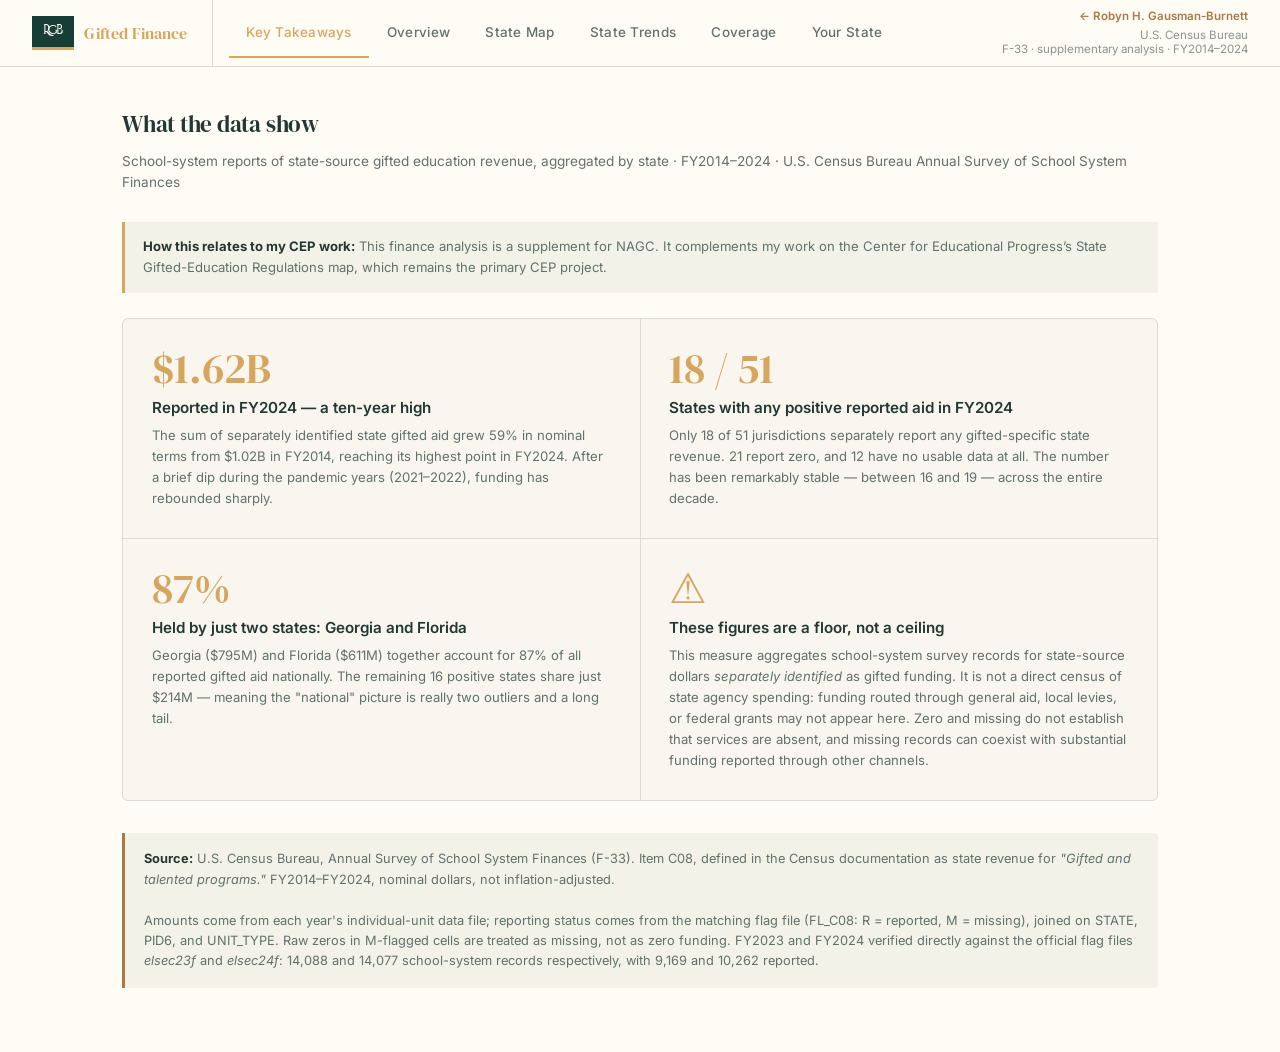
==== gifted-finance.html @ 76f1c363 "Add portfolio website files" ====
<!DOCTYPE html>
<html lang="en">
<head>
<meta charset="UTF-8">
<meta name="viewport" content="width=device-width, initial-scale=1, viewport-fit=cover">
<title>Supplementary Gifted Education Finance Analysis · Robyn H. Gausman-Burnett</title>
<meta name="description" content="An interactive supplement to the Center for Educational Progress state gifted-education regulations map, examining separately reported state gifted aid, FY2014–2024.">
<meta name="theme-color" content="#173d37">
<meta property="og:type" content="article">
<meta property="og:title" content="Gifted Education Finance · Supplementary Analysis">
<meta property="og:description" content="Separately reported state gifted aid, reporting gaps, and state-level trends in U.S. Census F-33 data.">
<meta property="og:image" content="assets/og-card.svg">
<meta name="twitter:card" content="summary_large_image">
<link rel="icon" type="image/svg+xml" href="assets/favicon.svg">
<link rel="preconnect" href="https://fonts.googleapis.com">
<link rel="stylesheet" href="https://fonts.googleapis.com/css2?family=Inter:wght@300;400;500;600&family=DM+Serif+Display:ital@0;1&display=swap">
<style>
@font-face { font-family: 'Brand'; src: url('assets/Brand.woff') format('woff'); font-style: normal; font-weight: 400; font-display: swap; }
:root {
  --bg: #fffcf6;
  --surface: #f8f6ef;
  --surface2: #f3f2e9;
  --border: #d9ded4;
  --gold: #d6a65e;
  --gold-dim: #a67945;
  --blue-soft: #557c71;
  --zero: #9aab9f;
  --missing: #e5e8e1;
  --text: #243732;
  --text-dim: #62716b;
  --text-muted: #87958c;
  --accent: #d6a65e;
  --positive: #d6a65e;
  --negative: #b84f49;
  color-scheme: light;
}

*, *::before, *::after { box-sizing: border-box; margin: 0; padding: 0; }

body {
  font-family: 'Inter', sans-serif;
  background: var(--bg);
  color: var(--text);
  min-height: 100vh;
  font-size: 15px;
  line-height: 1.55;
}

/* ---- Nav ---- */
nav {
  position: sticky;
  top: 0;
  z-index: 100;
  background: var(--bg);
  border-bottom: 1px solid var(--border);
  display: flex;
  align-items: center;
  gap: 0;
  padding: 0 2rem;
}
.nav-logo {
  display: flex;
  align-items: center;
  gap: 0.65rem;
  font-family: 'DM Serif Display', serif;
  font-size: 1rem;
  color: var(--gold);
  padding: 1rem 1.5rem 1rem 0;
  border-right: 1px solid var(--border);
  margin-right: 1rem;
  white-space: nowrap;
  letter-spacing: 0.01em;
}
.nav-monogram { display:inline-grid;place-items:center;width:42px;height:34px;background:#173d37;color:#fffcf6;border-bottom:3px solid var(--gold);font:400 0.82rem 'Brand',Georgia,serif;letter-spacing:-0.12em;padding-right:0.12em; }
.nav-source a { display:inline-block;color:var(--gold-dim);text-decoration:none;font-weight:600;margin-bottom:0.25rem; }
.nav-source a:hover { text-decoration:underline; }
.supplement-note { background:var(--surface2);border-left:3px solid var(--gold);padding:0.9rem 1.1rem;margin:0 0 1.6rem;font-size:0.82rem;color:var(--text-dim);line-height:1.6; }
.supplement-note strong { color:var(--text); }
.nav-tabs { display: flex; gap: 0; }
.nav-tab {
  background: none;
  border: none;
  color: var(--text-dim);
  padding: 1rem 1.1rem;
  font-family: 'Inter', sans-serif;
  font-size: 0.84rem;
  font-weight: 500;
  cursor: pointer;
  border-bottom: 2px solid transparent;
  transition: color 0.15s, border-color 0.15s;
  white-space: nowrap;
  letter-spacing: 0.02em;
}
.nav-tab:hover { color: var(--text); }
.nav-tab.active { color: var(--gold); border-bottom-color: var(--gold); }
.nav-source {
  margin-left: auto;
  font-size: 0.72rem;
  color: var(--text-muted);
  line-height: 1.3;
  text-align: right;
}
@media (max-width: 1180px) {
  nav {
    display: grid;
    grid-template-columns: 1fr auto;
    padding: 0 1rem;
  }
  .nav-logo { grid-column: 1; grid-row: 1; border-right: 0; margin: 0; }
  .nav-source { grid-column: 2; grid-row: 1; margin: 0; }
  .nav-tabs {
    grid-column: 1 / -1;
    grid-row: 2;
    overflow-x: auto;
    min-width: 0;
    scrollbar-width: thin;
    border-top: 1px solid var(--border);
  }
  .nav-tab { padding: 0.75rem 1rem; }
}

/* ---- Sections ---- */
.section { display: none; padding: 2.5rem 2rem 4rem; max-width: 1100px; margin: 0 auto; }
.section.active { display: block; }

/* ---- Overview ---- */
.overview-hero {
  display: grid;
  grid-template-columns: 1fr 1fr 1fr;
  gap: 1px;
  background: var(--border);
  border: 1px solid var(--border);
  border-radius: 6px;
  overflow: hidden;
  margin-bottom: 2.5rem;
}
.stat-cell {
  background: var(--surface);
  padding: 2rem 1.8rem;
}
.stat-num {
  font-family: 'DM Serif Display', serif;
  font-size: 3rem;
  color: var(--gold);
  line-height: 1;
  margin-bottom: 0.3rem;
}
.stat-label {
  font-size: 0.8rem;
  color: var(--text-dim);
  font-weight: 400;
  line-height: 1.4;
}
.stat-sub {
  margin-top: 0.5rem;
  font-size: 0.75rem;
  color: var(--text-muted);
}

.section-heading {
  font-family: 'DM Serif Display', serif;
  font-size: 1.45rem;
  font-weight: 400;
  margin-bottom: 1.2rem;
  color: var(--text);
  letter-spacing: -0.01em;
}

.caution-box {
  background: var(--surface2);
  border-left: 3px solid var(--gold-dim);
  border-radius: 0 4px 4px 0;
  padding: 1rem 1.2rem;
  font-size: 0.8rem;
  color: var(--text-dim);
  line-height: 1.6;
  margin-bottom: 2rem;
}
.caution-box strong { color: var(--text); }

/* ---- Trend chart ---- */
.chart-area {
  background: var(--surface);
  border: 1px solid var(--border);
  border-radius: 6px;
  padding: 1.5rem;
  margin-bottom: 2rem;
  min-width: 0;
}
#trend-svg { display: block; width: 100%; max-width: 100%; overflow: hidden; }
.chart-title {
  font-size: 0.78rem;
  font-weight: 600;
  color: var(--text-dim);
  text-transform: uppercase;
  letter-spacing: 0.08em;
  margin-bottom: 1.2rem;
}
svg text { font-family: 'Inter', sans-serif; }

/* ---- Map ---- */
.map-wrap {
  background: var(--surface);
  border: 1px solid var(--border);
  border-radius: 6px;
  overflow: hidden;
  margin-bottom: 1.5rem;
}
.map-controls {
  display: flex;
  align-items: center;
  gap: 1rem;
  padding: 1rem 1.2rem;
  border-bottom: 1px solid var(--border);
  flex-wrap: wrap;
}
.map-controls label { font-size: 0.8rem; color: var(--text-dim); }
.year-slider {
  -webkit-appearance: none;
  appearance: none;
  width: 200px;
  height: 3px;
  background: var(--border);
  border-radius: 2px;
  outline: none;
}
.year-slider::-webkit-slider-thumb {
  -webkit-appearance: none;
  width: 14px; height: 14px;
  border-radius: 50%;
  background: var(--gold);
  cursor: pointer;
}
.year-display {
  font-family: 'DM Serif Display', serif;
  font-size: 1.1rem;
  color: var(--gold);
  min-width: 3rem;
}
.map-legend {
  display: flex;
  gap: 1.5rem;
  padding: 0.8rem 1.2rem;
  border-top: 1px solid var(--border);
  font-size: 0.75rem;
  color: var(--text-dim);
  flex-wrap: wrap;
}
.legend-item { display: flex; align-items: center; gap: 0.4rem; }
.legend-swatch {
  width: 12px; height: 12px; border-radius: 2px; flex-shrink: 0;
}
.legend-swatch.funding-scale { width: 72px; }
#us-map-svg { width: 100%; display: block; }
.state-path { transition: opacity 0.2s; cursor: pointer; }
.state-path:hover { opacity: 0.8; }
.state-tooltip {
  position: fixed;
  background: var(--surface);
  border: 1px solid var(--border);
  border-radius: 4px;
  padding: 0.6rem 0.9rem;
  font-size: 0.78rem;
  pointer-events: none;
  z-index: 200;
  display: none;
  min-width: 160px;
}
.state-tooltip .tt-name { font-weight: 600; color: var(--text); margin-bottom: 0.2rem; }
.state-tooltip .tt-val { color: var(--gold); font-size: 0.85rem; }
.state-tooltip .tt-status { color: var(--text-muted); font-size: 0.72rem; }

/* ---- State table ---- */
.state-table-wrap {
  background: var(--surface);
  border: 1px solid var(--border);
  border-radius: 6px;
  overflow: hidden;
  margin-bottom: 2rem;
}
.state-table-header {
  display: grid;
  grid-template-columns: 2fr 1.5fr 1.5fr 1fr;
  padding: 0.65rem 1.2rem;
  background: var(--surface2);
  border-bottom: 1px solid var(--border);
  font-size: 0.72rem;
  font-weight: 600;
  color: var(--text-muted);
  text-transform: uppercase;
  letter-spacing: 0.06em;
}
.state-table-row {
  display: grid;
  grid-template-columns: 2fr 1.5fr 1.5fr 1fr;
  padding: 0.6rem 1.2rem;
  border-bottom: 1px solid var(--border);
  font-size: 0.82rem;
  transition: background 0.1s;
}
.state-table-row:last-child { border-bottom: none; }
.state-table-row:hover { background: var(--surface2); }
.state-table-row .state-name { color: var(--text); font-weight: 500; }
.state-table-row .val-positive { color: var(--gold-dim); font-weight: 600; }
.state-table-row .val-zero { color: var(--text-dim); }
.state-table-row .val-missing { color: var(--text-muted); font-style: italic; }
.badge {
  display: inline-block;
  padding: 0.1rem 0.45rem;
  border-radius: 3px;
  font-size: 0.68rem;
  font-weight: 600;
  letter-spacing: 0.04em;
}
.badge-positive { background: #f3e7d2; color: #795423; }
.badge-zero { background: #e4ece6; color: #3e6256; }
.badge-missing { background: #edf0ec; color: #63736a; }

/* ---- Trends tab ---- */
.sparkline-grid {
  display: grid;
  grid-template-columns: repeat(auto-fill, minmax(260px, 1fr));
  gap: 1px;
  background: var(--border);
  border: 1px solid var(--border);
  border-radius: 6px;
  overflow: hidden;
}
.sparkline-cell {
  background: var(--surface);
  padding: 1rem 1.2rem;
}
.sparkline-cell .sc-name { font-size: 0.8rem; font-weight: 600; color: var(--text); margin-bottom: 0.15rem; }
.sparkline-cell .sc-latest { font-size: 1.15rem; font-family: 'DM Serif Display', serif; color: var(--gold); }
.sparkline-cell .sc-change { font-size: 0.72rem; color: var(--text-muted); margin-bottom: 0.5rem; }
.sparkline-cell svg { display: block; width: 100%; }

/* ---- Coverage tab ---- */
.coverage-grid {
  display: grid;
  grid-template-columns: 1fr 1fr;
  gap: 1.5rem;
  margin-bottom: 2rem;
}
.coverage-bar-row {
  display: flex;
  align-items: center;
  gap: 0.8rem;
  margin-bottom: 0.6rem;
  font-size: 0.8rem;
}
.coverage-bar-row .yr { color: var(--text-dim); width: 2.5rem; flex-shrink: 0; }
.bar-track { flex: 1; height: 20px; background: var(--surface2); border-radius: 2px; overflow: hidden; display: flex; }
.bar-seg { height: 100%; transition: width 0.3s; }
.bar-pos { background: var(--gold); }
.bar-zero { background: var(--zero); }
.bar-miss { background: var(--missing); border-left: 1px solid var(--border); }
.bar-val { min-width: 2rem; color: var(--text-dim); font-size: 0.72rem; text-align: right; }

/* ---- Key Takeaways ---- */
.takeaway-grid {
  display: grid;
  grid-template-columns: 1fr 1fr;
  gap: 1px;
  background: var(--border);
  border: 1px solid var(--border);
  border-radius: 6px;
  overflow: hidden;
  margin-bottom: 2rem;
}
.takeaway-card {
  background: var(--surface);
  padding: 1.8rem;
}
.takeaway-num {
  font-family: 'DM Serif Display', serif;
  font-size: 2.6rem;
  color: var(--gold);
  line-height: 1;
  margin-bottom: 0.5rem;
}
.takeaway-headline {
  font-size: 0.95rem;
  font-weight: 600;
  color: var(--text);
  margin-bottom: 0.5rem;
  line-height: 1.3;
}
.takeaway-body {
  font-size: 0.82rem;
  color: var(--text-dim);
  line-height: 1.6;
}
.wi-callout {
  background: var(--surface2);
  border: 1px solid var(--border);
  border-left: 3px solid var(--gold);
  border-radius: 0 6px 6px 0;
  padding: 1.2rem 1.4rem;
  margin-bottom: 2rem;
}
.wi-callout .wi-flag { font-size: 1.1rem; margin-bottom: 0.3rem; }
.wi-callout strong { color: var(--text); font-size: 0.88rem; }
.wi-callout p { font-size: 0.82rem; color: var(--text-dim); margin-top: 0.3rem; line-height: 1.6; }

/* ---- State Lookup ---- */
.lookup-wrap {
  background: var(--surface);
  border: 1px solid var(--border);
  border-radius: 6px;
  overflow: hidden;
  margin-bottom: 1.5rem;
}
.lookup-search {
  display: flex;
  align-items: center;
  gap: 0.8rem;
  padding: 1rem 1.2rem;
  border-bottom: 1px solid var(--border);
}
.lookup-input {
  flex: 1;
  background: var(--surface2);
  border: 1px solid var(--border);
  border-radius: 4px;
  padding: 0.55rem 0.9rem;
  font-family: 'Inter', sans-serif;
  font-size: 0.9rem;
  color: var(--text);
  outline: none;
}
.lookup-input:focus { border-color: var(--gold); }
.lookup-input::placeholder { color: var(--text-muted); }
.lookup-suggestions {
  position: absolute;
  background: var(--surface);
  border: 1px solid var(--border);
  border-radius: 4px;
  z-index: 50;
  max-height: 200px;
  overflow-y: auto;
  width: 300px;
  display: none;
}
.lookup-sugg-item {
  padding: 0.5rem 0.9rem;
  font-size: 0.85rem;
  cursor: pointer;
  color: var(--text-dim);
}
.lookup-sugg-item:hover { background: var(--surface2); color: var(--text); }
.lookup-result { padding: 1.5rem; }
.lookup-state-name {
  font-family: 'DM Serif Display', serif;
  font-size: 1.6rem;
  color: var(--text);
  margin-bottom: 0.3rem;
}
.lookup-status-badge {
  display: inline-block;
  padding: 0.2rem 0.6rem;
  border-radius: 3px;
  font-size: 0.75rem;
  font-weight: 600;
  margin-bottom: 1rem;
}
.lookup-trend-row {
  display: flex;
  gap: 0.4rem;
  align-items: flex-end;
  margin-bottom: 1.2rem;
  flex-wrap: wrap;
}
.lookup-year-col { display: flex; flex-direction: column; align-items: center; gap: 0.2rem; }
.lookup-bar-wrap { width: 28px; height: 80px; display: flex; align-items: flex-end; justify-content: center; }
.lookup-bar {
  width: 20px;
  border-radius: 2px 2px 0 0;
  transition: background 0.2s;
}
.lookup-yr-label { font-size: 0.62rem; color: var(--text-muted); }
.lookup-note { font-size: 0.8rem; color: var(--text-dim); line-height: 1.6; }
.lookup-empty { padding: 2rem 1.5rem; color: var(--text-muted); font-size: 0.88rem; }

/* Responsive */
@media (max-width: 640px) {
  .takeaway-grid { grid-template-columns: 1fr; }

  .overview-hero { grid-template-columns: 1fr; }
  .coverage-grid { grid-template-columns: 1fr; }
  .state-table-header, .state-table-row { grid-template-columns: 2fr 1.5fr 1fr; }
  .state-table-header div:nth-child(3), .state-table-row div:nth-child(3) { display: none; }
  nav { padding: 0 0.8rem; }
  .nav-source { max-width: 145px; font-size: 0.65rem; }
  .nav-source br { display: none; }
  .nav-source a { margin: 0; }
  .nav-logo { padding: 0.7rem 0; font-size: 0.9rem; }
  .nav-tab { font-size: 0.78rem; }
  .section { padding: 1.5rem 1rem 3rem; }
}
.state-year-figure{margin:0 auto 2.5rem;padding:1rem;background:var(--surface);border:1px solid var(--border);border-radius:6px;max-width:800px;min-width:0}.state-year-figure img{display:block;width:100%;max-width:100%;height:auto}.state-year-figure figcaption{padding:0.8rem 0.2rem 0;color:var(--text-dim);font-size:0.76rem;line-height:1.55}.state-year-figure figcaption a{color:var(--gold-dim);font-weight:600}</style>
</head>
<body>

<nav>
  <div class="nav-logo"><span class="nav-monogram">RGB</span><span>Gifted Finance</span></div>
  <div class="nav-tabs">
    <button class="nav-tab active" onclick="showTab('takeaways')">Key Takeaways</button>
    <button class="nav-tab" onclick="showTab('overview')">Overview</button>
    <button class="nav-tab" onclick="showTab('map')">State Map</button>
    <button class="nav-tab" onclick="showTab('trends')">State Trends</button>
    <button class="nav-tab" onclick="showTab('coverage')">Coverage</button>
    <button class="nav-tab" onclick="showTab('lookup')">Your State</button>
  </div>
  <div class="nav-source"><a href="index.html#projects">← Robyn H. Gausman-Burnett</a><br>U.S. Census Bureau<br>F-33 · supplementary analysis · FY2014–2024</div>
</nav>

<div class="state-tooltip" id="tooltip">
  <div class="tt-name" id="tt-name"></div>
  <div class="tt-val" id="tt-val"></div>
  <div class="tt-status" id="tt-status"></div>
</div>

<!-- KEY TAKEAWAYS -->
<section class="section active" id="tab-takeaways">
  <h2 class="section-heading" style="margin-bottom:0.5rem;">What the data show</h2>
  <p style="font-size:0.85rem;color:var(--text-dim);margin-bottom:1.8rem;">School-system reports of state-source gifted education revenue, aggregated by state · FY2014–2024 · U.S. Census Bureau Annual Survey of School System Finances</p>
  <div class="supplement-note"><strong>How this relates to my CEP work:</strong> This finance analysis is a supplement for NAGC. It complements my work on the Center for Educational Progress’s State Gifted-Education Regulations map, which remains the primary CEP project.</div>
  <div class="takeaway-grid">
    <div class="takeaway-card">
      <div class="takeaway-num">$1.62B</div>
      <div class="takeaway-headline">Reported in FY2024 — a ten-year high</div>
      <div class="takeaway-body">The sum of separately identified state gifted aid grew 59% in nominal terms from $1.02B in FY2014, reaching its highest point in FY2024. After a brief dip during the pandemic years (2021–2022), funding has rebounded sharply.</div>
    </div>
    <div class="takeaway-card">
      <div class="takeaway-num">18 / 51</div>
      <div class="takeaway-headline">States with any positive reported aid in FY2024</div>
      <div class="takeaway-body">Only 18 of 51 jurisdictions separately report any gifted-specific state revenue. 21 report zero, and 12 have no usable data at all. The number has been remarkably stable — between 16 and 19 — across the entire decade.</div>
    </div>
    <div class="takeaway-card">
      <div class="takeaway-num">87%</div>
      <div class="takeaway-headline">Held by just two states: Georgia and Florida</div>
      <div class="takeaway-body">Georgia ($795M) and Florida ($611M) together account for 87% of all reported gifted aid nationally. The remaining 16 positive states share just $214M — meaning the "national" picture is really two outliers and a long tail.</div>
    </div>
    <div class="takeaway-card">
      <div class="takeaway-num">⚠</div>
      <div class="takeaway-headline">These figures are a floor, not a ceiling</div>
      <div class="takeaway-body">This measure aggregates school-system survey records for state-source dollars <em>separately identified</em> as gifted funding. It is not a direct census of state agency spending: funding routed through general aid, local levies, or federal grants may not appear here. Zero and missing do not establish that services are absent, and missing records can coexist with substantial funding reported through other channels.</div>
    </div>
  </div>
  <div class="caution-box" style="margin-bottom:0;">
    <strong>Source:</strong> U.S. Census Bureau, Annual Survey of School System Finances (F-33). Item C08, defined in the Census documentation as state revenue for <em>"Gifted and talented programs."</em> FY2014–FY2024, nominal dollars, not inflation-adjusted.
    <br><br>
    Amounts come from each year's individual-unit data file; reporting status comes from the matching flag file (FL_C08: R = reported, M = missing), joined on STATE, PID6, and UNIT_TYPE. Raw zeros in M-flagged cells are treated as missing, not as zero funding. FY2023 and FY2024 verified directly against the official flag files <em>elsec23f</em> and <em>elsec24f</em>: 14,088 and 14,077 school-system records respectively, with 9,169 and 10,262 reported.
  </div>
</section>

<!-- OVERVIEW -->
<section class="section" id="tab-overview">
  <div class="overview-hero">
    <div class="stat-cell">
      <div class="stat-num">$1.62B</div>
      <div class="stat-label">Total separately reported state gifted aid, FY2024</div>
      <div class="stat-sub">Up 59% nominally from $1.02B in FY2014</div>
    </div>
    <div class="stat-cell">
      <div class="stat-num">18</div>
      <div class="stat-label">States with any positive separately reported gifted aid in FY2024</div>
      <div class="stat-sub">12 states missing all records · 21 reporting zero</div>
    </div>
    <div class="stat-cell">
      <div class="stat-num">87%</div>
      <div class="stat-label">Share of FY2024 total held by Georgia &amp; Florida alone</div>
      <div class="stat-sub">GA $795M · FL $611M · all others $214M combined</div>
    </div>
  </div>

  <div class="caution-box">
    <strong>What you're looking at:</strong>
    These figures aggregate school-system records from the U.S. Census Bureau's annual finance survey. They capture state-source revenue that school systems <em>separately report</em> for gifted and talented programs; they are not state agency reports or a complete census of state spending.
    They don't include general aid that flows to gifted services, or local funding.
    A state showing zero or no data doesn't necessarily mean it provides nothing — it may fund gifted education through its general formula instead.
    Dollar amounts are nominal (not adjusted for inflation). Year-to-year changes can reflect policy, reporting practices, or how a state classifies its spending.
  </div>

  <figure class="state-year-figure"><a href="assets/finance-figures/01_all_states_2014_2024_high_green.svg" target="_blank" rel="noopener"><img src="assets/finance-figures/01_all_states_2014_2024_high_green.svg" alt="State-by-year heatmap of separately reported gifted education aid in nominal millions, FY2014–2024. Lower positive amounts are yellow and higher amounts are green; M marks missing reports."></a><figcaption>State-by-year reports · nominal millions. Yellow shows lower positive amounts; green shows higher amounts. M indicates a missing report; zero and missing are distinct. <a href="assets/finance-figures/01_all_states_2014_2024_high_green.svg" target="_blank" rel="noopener">Open the figure full size</a>.</figcaption></figure>

  <h2 class="section-heading">Reported aid, FY2014–2024</h2>
  <div class="chart-area">
    <div class="chart-title">Sum of separately reported state gifted aid · millions of dollars (nominal) · states with ≥ 1 positive year</div>
    <svg id="trend-svg" height="240" style="width:100%;overflow:visible;"></svg>
  </div>

  <h2 class="section-heading">FY2024 · All states</h2>
  <div class="state-table-wrap" id="fy24-table"></div>
</section>

<!-- MAP -->
<section class="section" id="tab-map">
  <h2 class="section-heading" style="margin-bottom:1rem;">State aid by year</h2>
  <div class="map-wrap">
    <div class="map-controls">
      <label>Fiscal year</label>
      <span class="year-display" id="map-year-label">2024</span>
      <input type="range" class="year-slider" id="year-slider" min="2014" max="2024" value="2024" step="1">
      <span style="font-size:0.78rem;color:var(--text-muted);">← drag to change year</span>
    </div>
    <svg id="us-map-svg" viewBox="0 0 900 560"></svg>
    <div class="map-legend">
      <div class="legend-item"><div class="legend-swatch funding-scale" style="background:linear-gradient(90deg,#f0d98c,#d6a65e,#7da393,#21594e)"></div> Positive aid: lower → higher</div>
      <div class="legend-item"><div class="legend-swatch" style="background:var(--zero)"></div> Reported zero</div>
      <div class="legend-item"><div class="legend-swatch" style="background:var(--missing)"></div> Missing (no data)</div>
    </div>
  </div>
  <div class="caution-box" style="margin-bottom:0;">
    Color intensity scales logarithmically within the positive tier. Both "zero" and "missing" mean the state reported no positive gifted aid amount —
    but missing means all records lacked a valid flag, while zero means records were present with no positive value.
    Neither establishes the absence of gifted funding.
  </div>
</section>

<!-- TRENDS -->
<section class="section" id="tab-trends">
  <h2 class="section-heading">Within-state trends · FY2014–2024</h2>
  <div class="caution-box" style="margin-bottom:1.5rem;">
    Only states with at least one year of positive separately reported gifted aid are shown. Each panel uses its own vertical scale to reveal within-state change.
    Missing years are shown as gaps. South Carolina dropped from ~$33M to zero after FY2022 — likely a classification shift.
    Minnesota appeared for the first time in FY2024 with $10.6M.
  </div>
  <div class="sparkline-grid" id="sparkline-grid"></div>
</section>

<!-- COVERAGE -->
<section class="section" id="tab-coverage">
  <h2 class="section-heading">Reporting coverage · FY2014–2024</h2>
  <div class="wi-callout">
    <div class="wi-flag">🏙 Milwaukee, WI — NAGC26 host city</div>
    <strong>Wisconsin has no separately reported gifted aid in any year from 2014 to 2024.</strong>
    <p>All Wisconsin school system records in the Census survey are flagged as missing for state-source gifted revenue every year in this dataset. That doesn't mean Wisconsin provides no gifted services — but it does mean the state has not separately identified gifted funding in a way that appears in this federal finance survey. Wisconsin is one of 12 jurisdictions in this situation in FY2024.</p>
  </div>
  <div class="caution-box" style="margin-bottom:1.5rem;">
    A consistent subset of states report positive gifted aid; a larger group consistently reports zero or is missing.
    The missing category has gradually declined (14 in 2014 → 12 in 2024), suggesting marginally improving coverage over the decade.
    Because the reporting set isn't fixed, year-to-year changes in the national total partly reflect who reports, not just how much they spend.
    <br><br>
    <strong>How "missing" is determined:</strong> the Census publishes a flag for every school system and every finance item. For gifted aid the flag is either R (the state reported a figure) or M (no figure was reported). A missing cell contains a raw zero in the data file, which is why it must be read alongside the flag rather than taken at face value — otherwise every non-reporting state would look like a state spending nothing.
  </div>
  <div class="coverage-grid">
    <div>
      <h3 style="font-size:0.85rem;font-weight:600;color:var(--text-dim);margin-bottom:1rem;text-transform:uppercase;letter-spacing:0.06em;">States per category · each year</h3>
      <div id="coverage-bars"></div>
      <div style="display:flex;gap:1rem;margin-top:0.8rem;font-size:0.72rem;color:var(--text-dim);">
        <span style="display:flex;align-items:center;gap:0.3rem;"><span style="width:10px;height:10px;background:var(--gold);display:inline-block;border-radius:2px;"></span>Positive</span>
        <span style="display:flex;align-items:center;gap:0.3rem;"><span style="width:10px;height:10px;background:var(--zero);display:inline-block;border-radius:2px;"></span>Zero</span>
        <span style="display:flex;align-items:center;gap:0.3rem;"><span style="width:10px;height:10px;background:var(--surface2);border:1px solid var(--border);display:inline-block;border-radius:2px;"></span>Missing</span>
      </div>
    </div>
    <div>
      <h3 style="font-size:0.85rem;font-weight:600;color:var(--text-dim);margin-bottom:1rem;text-transform:uppercase;letter-spacing:0.06em;">Always-missing states (FY2024)</h3>
      <div id="missing-list" style="font-size:0.82rem;color:var(--text-dim);line-height:2;columns:2;column-gap:1.5rem;"></div>
      <h3 style="font-size:0.85rem;font-weight:600;color:var(--text-dim);margin:1.5rem 0 0.8rem;text-transform:uppercase;letter-spacing:0.06em;">States reporting $0 (FY2024)</h3>
      <div id="zero-list" style="font-size:0.82rem;color:var(--text-dim);line-height:2;columns:2;column-gap:1.5rem;"></div>
    </div>
  </div>
</section>

<!-- YOUR STATE -->
<section class="section" id="tab-lookup">
  <h2 class="section-heading">Your state</h2>
  <p style="font-size:0.85rem;color:var(--text-dim);margin-bottom:1.5rem;">Type a state name to see its full 11-year record of separately reported gifted aid.</p>
  <div class="lookup-wrap">
    <div class="lookup-search" style="position:relative;">
      <input class="lookup-input" id="lookup-input" type="text" placeholder="e.g. Georgia, Wisconsin, Virginia…" autocomplete="off"
        oninput="onLookupInput(this.value)" onblur="setTimeout(()=>hideSugg(),150)">
      <div class="lookup-suggestions" id="lookup-sugg"></div>
    </div>
    <div id="lookup-result" class="lookup-empty">Start typing a state name above.</div>
  </div>
</section>

<script src="assets/state_year_finance.js"></script>
<script>
// ======== DATA ========
const YEAR_ROWS = window.STATE_YEAR_FINANCE;
const YEARS = [...new Set(YEAR_ROWS.map(d => d.Year))].sort((a,b) => a-b);

const TREND = YEARS.map(year => {
  const rows = YEAR_ROWS.filter(d => d.Year === year);
  return {
    year,
    total: rows.reduce((sum,d) => sum + (d.Status === 'positive' ? (d.Amount || 0) : 0), 0),
    count: rows.filter(d => d.Status === 'positive').length
  };
});

const FY24 = YEAR_ROWS.filter(d => d.Year === 2024).map(d => ({
  state: d.State, fips: d.Fips, C08: d.Amount, pct: d.Share, status: d.Status
}));

const TRAJECTORIES = {};
const stateNames = [...new Set(YEAR_ROWS.map(d => d.State))];
stateNames.forEach(state => {
  const series = YEARS.map(year => {
    const row = YEAR_ROWS.find(d => d.State === state && d.Year === year);
    return !row || row.Status === 'missing' ? null : row.Amount;
  });
  if (series.some(value => value !== null && value > 0)) TRAJECTORIES[state] = series;
});

const COVERAGE = YEARS.map(year => {
  const rows = YEAR_ROWS.filter(d => d.Year === year);
  return {
    year,
    positive: rows.filter(d => d.Status === 'positive').length,
    zero: rows.filter(d => d.Status === 'zero').length,
    missing: rows.filter(d => d.Status === 'missing').length
  };
});

const ALL_YEARS = {};
YEAR_ROWS.forEach(d => {
  if (!ALL_YEARS[d.Fips]) ALL_YEARS[d.Fips] = {};
  ALL_YEARS[d.Fips][d.Year] = {val:d.Amount,status:d.Status,state:d.State};
});
// ======== TAB NAVIGATION ========
function showTab(name) {
  document.querySelectorAll('.section').forEach(s => s.classList.remove('active'));
  document.querySelectorAll('.nav-tab').forEach(t => t.classList.remove('active'));
  document.getElementById('tab-' + name).classList.add('active');
  event.target.classList.add('active');
  if (name === 'map') drawMap(parseInt(document.getElementById('year-slider').value));
  if (name === 'overview') requestAnimationFrame(drawTrendChart);
}

// ======== YOUR STATE LOOKUP ========
const ALL_STATE_NAMES = FY24.map(d => d.state).sort();

function onLookupInput(val) {
  const sugg = document.getElementById('lookup-sugg');
  if (!val.trim()) { sugg.style.display = 'none'; return; }
  const matches = ALL_STATE_NAMES.filter(s => s.toLowerCase().startsWith(val.toLowerCase())).slice(0, 6);
  if (!matches.length) { sugg.style.display = 'none'; return; }
  sugg.innerHTML = matches.map(s => `<div class="lookup-sugg-item" onmousedown="selectState('${s}')">${s}</div>`).join('');
  sugg.style.display = 'block';
}
function hideSugg() { document.getElementById('lookup-sugg').style.display = 'none'; }
function selectState(name) {
  document.getElementById('lookup-input').value = name;
  hideSugg();
  renderLookup(name);
}

function renderLookup(name) {
  const fy24row = FY24.find(d => d.state === name);
  if (!fy24row) return;
  const fips = fy24row.fips;
  const traj = TRAJECTORIES[name];
  const wrap = document.getElementById('lookup-result');

  // Status badge
  const statusColors = { positive: 'rgba(232,184,75,0.15)', zero: 'rgba(58,80,104,0.4)', missing: 'rgba(30,45,62,0.8)' };
  const statusTextColors = { positive: 'var(--gold)', zero: 'var(--text-dim)', missing: 'var(--text-muted)' };
  const statusLabels = { positive: 'Reports positive gifted aid (FY2024)', zero: 'Reports $0 gifted aid (FY2024)', missing: 'No usable data (FY2024)' };
  const st = fy24row.status;
  const badgeStyle = `background:${statusColors[st]};color:${statusTextColors[st]};`;

  let trendHtml = '';
  if (traj) {
    const vals = traj;
    const maxV = Math.max(...vals.filter(v => v !== null && v > 0), 0.001);
    trendHtml = `<div class="lookup-trend-row">`;
    YEARS.forEach((yr, i) => {
      const v = vals[i];
      const barH = (v === null || v === 0) ? 3 : Math.max(4, (v / maxV) * 76);
      const barColor = v === null ? 'var(--missing)' : v === 0 ? 'var(--zero)' : 'var(--gold)';
      const label = v === null ? '—' : v === 0 ? '$0' : v >= 1 ? `$${v.toFixed(0)}M` : `$${(v*1000).toFixed(0)}K`;
      trendHtml += `<div class="lookup-year-col">
        <div class="lookup-bar-wrap"><div class="lookup-bar" style="height:${barH}px;background:${barColor};" title="${yr}: ${label}"></div></div>
        <div class="lookup-yr-label">'${String(yr).slice(2)}</div>
      </div>`;
    });
    trendHtml += `</div>`;
    // Summary note
    const positiveYears = YEARS.filter((yr,i) => vals[i] !== null && vals[i] > 0);
    const latest = vals[10];
    const first = vals.find(v => v !== null && v > 0);
    let note = '';
    if (positiveYears.length === 0) {
      note = `${name} has not reported any positive gifted aid in any year from FY2014 to FY2024.`;
    } else if (positiveYears.length === YEARS.length) {
      note = `${name} has reported positive gifted aid every year from FY2014 to FY2024. `;
      if (latest && first) note += `FY2024 amount ($${latest.toFixed(latest>=1?1:3)}M) is ${((latest/first-1)*100).toFixed(0)}% ${latest>first?'higher':'lower'} than the first reported year.`;
    } else {
      note = `${name} reported positive gifted aid in ${positiveYears.length} of 11 years (${positiveYears.join(', ')}).`;
    }
    // Wisconsin special
    if (name === 'Wisconsin') note += ' As the host state for NAGC26, Wisconsin\'s missing data is a reminder that most states don\'t separately track gifted funding at the federal level.';
    trendHtml += `<div class="lookup-note">${note}</div>`;
  } else {
    // State not in trajectories (always zero or missing)
    const yrs = YEARS.map(yr => {
      const data = ALL_YEARS[fips] && ALL_YEARS[fips][yr];
      return data ? data.status : st;
    });
    trendHtml = `<div class="lookup-trend-row">`;
    YEARS.forEach((yr, i) => {
      const s2 = yrs[i];
      const barColor = s2 === 'missing' ? 'var(--missing)' : 'var(--zero)';
      trendHtml += `<div class="lookup-year-col">
        <div class="lookup-bar-wrap"><div class="lookup-bar" style="height:3px;background:${barColor};"></div></div>
        <div class="lookup-yr-label">'${String(yr).slice(2)}</div>
      </div>`;
    });
    trendHtml += `</div>`;
    trendHtml += `<div class="lookup-note">${name} ${st === 'missing' ? 'has no separately reported gifted aid in any year in this dataset — all school system records are flagged as missing.' : 'consistently reports $0 in separately identified gifted aid. This may mean gifted services are funded through general education formulas rather than a dedicated line item.'}</div>`;
  }

  wrap.innerHTML = `
    <div class="lookup-state-name">${name}</div>
    <span class="lookup-status-badge" style="${badgeStyle}">${statusLabels[st]}</span>
    ${trendHtml}
  `;
}

// ======== TREND CHART ========
function drawTrendChart() {
  const svg = document.getElementById('trend-svg');
  const W = svg.getBoundingClientRect().width || 800;
  const H = 240, pad = { top: 20, right: 20, bottom: 30, left: 55 };
  const iW = W - pad.left - pad.right;
  const iH = H - pad.top - pad.bottom;

  const maxVal = Math.max(...TREND.map(d => d.total)) * 1.05;
  const xScale = i => pad.left + (i / (TREND.length - 1)) * iW;
  const yScale = v => pad.top + iH - (v / maxVal) * iH;

  let html = '';
  // Grid lines
  [0, 400, 800, 1200, 1600].forEach(v => {
    if (v > maxVal) return;
    const y = yScale(v);
    html += `<line x1="${pad.left}" y1="${y}" x2="${pad.left + iW}" y2="${y}" stroke="var(--border)" stroke-width="1"/>`;
    html += `<text x="${pad.left - 6}" y="${y + 4}" text-anchor="end" font-size="10" fill="var(--text-muted)">$${v}</text>`;
  });
  // Area
  const pts = TREND.map((d, i) => `${xScale(i)},${yScale(d.total)}`).join(' ');
  const closeArea = `${xScale(TREND.length-1)},${pad.top + iH} ${pad.left},${pad.top + iH}`;
  html += `<polygon points="${pts} ${closeArea}" fill="rgba(232,184,75,0.08)"/>`;
  // Line
  html += `<polyline points="${pts}" fill="none" stroke="var(--gold)" stroke-width="2"/>`;
  // Dots + labels
  TREND.forEach((d, i) => {
    const x = xScale(i), y = yScale(d.total);
    html += `<circle cx="${x}" cy="${y}" r="4" fill="var(--gold)"/>`;
    html += `<text x="${x}" y="${pad.top + iH + 18}" text-anchor="middle" font-size="10" fill="var(--text-muted)">${d.year}</text>`;
    if (i === 0 || i === TREND.length - 1 || d.year === 2020 || d.year === 2021) {
      const labelY = y < pad.top + 20 ? y + 16 : y - 8;
      html += `<text x="${x}" y="${labelY}" text-anchor="middle" font-size="10" fill="var(--text-dim)" font-weight="500">$${d.total.toFixed(0)}M</text>`;
    }
  });
  svg.innerHTML = html;
}

// ======== FY24 TABLE ========
function buildFY24Table() {
  const wrap = document.getElementById('fy24-table');
  let html = `<div class="state-table-header">
    <div>State</div><div>Gifted aid (millions)</div><div>% of state revenue</div><div>Status</div>
  </div>`;
  FY24.forEach(d => {
    const valStr = d.status === 'missing' ? '—' :
      d.C08 === 0 ? '$0.0' : `$${d.C08.toFixed(3)}`;
    const pctStr = d.status === 'missing' || d.pct === null ? '—' : `${d.pct.toFixed(3)}%`;
    const valClass = d.status === 'positive' ? 'val-positive' : d.status === 'zero' ? 'val-zero' : 'val-missing';
    const badge = `<span class="badge badge-${d.status}">${d.status === 'positive' ? 'Positive' : d.status === 'zero' ? 'Zero' : 'Missing'}</span>`;
    html += `<div class="state-table-row">
      <div class="state-name">${d.state}</div>
      <div class="${valClass}">${valStr}</div>
      <div class="${valClass}">${pctStr}</div>
      <div>${badge}</div>
    </div>`;
  });
  wrap.innerHTML = html;
}

// ======== MAP ========
// Real Albers USA projected paths, y-axis corrected (north=top)
const STATE_PATHS = {
  1: "M 584.4,347.5 L 612.6,345.0 L 617.4,361.8 L 624.2,386.5 L 626.8,391.9 L 628.9,394.8 L 628.4,396.8 L 630.5,397.8 L 628.0,400.6 L 628.3,403.1 L 627.3,406.7 L 629.6,412.5 L 629.0,417.8 L 631.5,423.0 L 623.2,424.1 L 587.6,427.6 L 587.3,430.3 L 591.5,433.7 L 591.1,437.1 L 592.5,438.6 L 590.3,441.7 L 588.0,442.6 L 583.4,439.7 L 582.5,434.8 L 581.2,434.4 L 579.9,438.2 L 579.7,441.9 L 575.2,441.3 L 571.5,411.0 L 572.2,372.8 L 572.7,350.7 L 570.9,348.8 L 584.4,347.5 Z",
  2: "M 167.9,474.4 L 171.3,475.9 L 174.0,480.1 L 171.3,479.4 L 171.9,480.8 L 169.8,479.1 L 170.3,477.9 L 167.9,474.4 Z M 166.4,472.1 L 166.2,471.4 L 168.1,471.2 L 169.8,472.8 L 167.6,474.0 L 166.4,472.1 Z M 166.5,474.2 L 165.8,472.2 L 167.3,473.4 L 167.1,476.3 L 166.5,474.2 Z M 165.5,475.4 L 163.0,473.7 L 162.1,470.5 L 163.6,470.8 L 165.5,475.4 Z M 162.9,467.2 L 165.2,468.4 L 165.9,470.3 L 164.9,472.1 L 162.9,467.2 Z M 159.3,468.2 L 162.1,468.0 L 163.5,470.3 L 161.6,470.1 L 161.2,471.4 L 159.0,469.7 L 159.3,468.2 Z M 133.6,464.0 L 132.0,466.1 L 133.6,464.0 Z M 127.8,419.7 L 132.8,420.3 L 134.8,419.3 L 138.6,420.7 L 146.7,461.6 L 150.8,460.4 L 150.8,461.7 L 155.9,465.9 L 159.2,460.9 L 171.6,471.9 L 176.8,473.0 L 178.0,475.9 L 177.2,478.9 L 175.9,476.6 L 174.6,477.4 L 173.3,475.7 L 172.9,476.7 L 171.9,474.9 L 170.6,475.0 L 170.5,472.0 L 166.9,470.8 L 165.8,468.3 L 161.7,466.2 L 160.4,463.4 L 162.0,467.5 L 157.1,465.3 L 159.7,467.3 L 158.6,468.4 L 150.2,464.5 L 150.1,462.1 L 148.8,463.9 L 143.6,463.2 L 140.7,464.0 L 136.1,462.2 L 134.6,463.7 L 135.6,461.7 L 133.8,460.2 L 131.2,461.6 L 131.1,460.6 L 131.7,465.1 L 128.5,465.4 L 123.8,469.4 L 123.1,468.2 L 124.7,467.1 L 123.1,466.6 L 123.9,462.4 L 127.5,460.9 L 125.4,459.7 L 122.5,462.6 L 120.4,467.1 L 118.0,468.6 L 117.9,469.9 L 119.9,470.8 L 118.0,473.7 L 112.7,477.2 L 112.1,479.1 L 107.7,481.1 L 107.1,483.3 L 100.0,485.5 L 99.2,484.2 L 97.8,486.5 L 96.4,485.3 L 96.2,486.7 L 94.9,486.1 L 94.8,487.8 L 90.2,488.4 L 91.3,486.4 L 94.3,486.8 L 98.8,483.0 L 101.2,482.7 L 101.2,483.9 L 102.6,483.9 L 102.5,481.7 L 107.0,479.6 L 109.5,476.2 L 111.2,471.4 L 111.1,470.6 L 108.3,471.4 L 107.7,470.2 L 106.9,472.5 L 103.9,469.2 L 100.3,471.2 L 100.9,467.0 L 100.1,464.2 L 96.2,464.9 L 93.8,461.0 L 94.5,458.9 L 92.8,456.1 L 97.0,450.1 L 98.3,449.6 L 100.1,450.8 L 101.9,449.1 L 104.1,449.3 L 105.0,447.9 L 104.8,443.0 L 101.4,445.2 L 101.0,444.2 L 97.2,444.1 L 94.8,442.8 L 95.1,439.6 L 92.5,438.0 L 99.9,434.9 L 101.0,435.1 L 100.6,437.3 L 105.3,437.3 L 103.3,434.6 L 103.7,433.8 L 104.8,436.2 L 104.8,433.6 L 101.4,432.6 L 100.9,430.3 L 97.3,426.3 L 98.5,424.3 L 103.0,423.9 L 106.3,419.1 L 112.3,417.4 L 114.5,415.2 L 116.0,416.0 L 115.3,417.6 L 116.8,416.1 L 118.0,417.8 L 120.9,417.5 L 120.7,418.5 L 122.6,419.4 L 125.2,418.7 L 127.8,419.7 Z M 120.8,474.5 L 120.0,474.5 L 121.4,472.1 L 122.8,473.9 L 120.8,474.5 Z M 118.4,476.7 L 118.4,475.5 L 119.4,475.9 L 120.1,474.7 L 122.7,476.3 L 118.3,480.3 L 116.5,477.9 L 117.8,476.2 L 118.4,476.7 Z M 101.8,485.7 L 101.0,486.6 L 101.8,485.7 Z M 91.3,461.6 L 92.7,462.2 L 91.4,464.4 L 88.8,461.8 L 91.3,461.6 Z M 86.0,489.5 L 85.3,490.7 L 86.5,490.6 L 85.0,491.5 L 81.7,491.7 L 84.6,490.8 L 84.2,489.4 L 86.0,489.5 Z M 78.9,491.9 L 81.6,490.8 L 79.6,492.6 L 78.9,491.9 Z M 83.7,444.4 L 89.1,447.7 L 86.9,448.8 L 85.0,446.2 L 83.3,445.9 L 83.7,444.4 Z M 63.4,491.7 L 64.4,491.9 L 63.7,492.5 L 61.4,492.2 L 63.4,491.7 Z M 57.2,491.7 L 56.0,492.4 L 56.6,490.9 L 57.2,491.7 Z M 32.7,475.3 L 28.0,473.8 L 29.2,473.2 L 32.7,475.3 Z",
  4: "M 240.7,299.7 L 225.1,412.1 L 191.2,407.1 L 172.9,396.5 L 133.4,373.1 L 135.8,369.0 L 139.2,368.9 L 140.4,367.4 L 140.3,363.5 L 138.1,363.0 L 138.5,355.5 L 142.3,353.3 L 143.3,350.5 L 143.6,345.7 L 146.2,342.7 L 149.0,341.9 L 151.4,339.7 L 148.8,336.3 L 147.7,330.7 L 145.7,326.9 L 146.2,324.4 L 147.7,321.9 L 148.1,318.2 L 147.5,314.2 L 148.9,302.5 L 154.7,302.8 L 156.2,305.6 L 157.7,305.8 L 160.0,302.7 L 163.0,286.9 L 218.0,296.3 L 240.7,299.7 Z",
  5: "M 469.3,323.5 L 537.6,321.0 L 539.3,324.8 L 537.0,327.3 L 534.7,331.2 L 544.9,330.6 L 544.7,334.3 L 542.4,335.6 L 542.1,338.7 L 539.3,342.1 L 539.8,347.0 L 538.5,350.6 L 536.9,351.2 L 538.0,352.9 L 535.5,354.6 L 534.6,358.0 L 532.9,359.0 L 533.4,363.0 L 530.6,364.2 L 530.7,365.5 L 527.5,369.0 L 528.6,371.1 L 525.8,374.5 L 523.5,380.7 L 526.5,383.2 L 525.2,384.9 L 526.3,389.0 L 525.2,391.8 L 484.7,393.1 L 477.6,393.2 L 477.3,382.6 L 475.0,381.8 L 471.8,382.8 L 470.0,381.0 L 470.3,345.7 L 467.0,323.6 L 469.3,323.5 Z",
  6: "M 51.1,156.5 L 63.2,159.9 L 82.1,165.4 L 96.8,169.3 L 88.2,202.9 L 81.8,227.5 L 96.6,249.8 L 110.9,271.4 L 122.5,288.7 L 131.0,301.5 L 146.2,324.4 L 145.7,326.9 L 147.7,330.7 L 148.8,336.3 L 151.4,339.7 L 149.0,341.9 L 146.2,342.7 L 143.6,345.7 L 143.3,350.5 L 142.3,353.3 L 138.5,355.5 L 138.1,363.0 L 140.3,363.5 L 140.4,367.4 L 139.2,368.9 L 135.8,369.0 L 113.9,366.4 L 96.0,364.2 L 94.6,361.2 L 95.4,357.1 L 95.3,352.0 L 93.8,348.1 L 89.8,342.2 L 84.5,336.4 L 83.0,337.2 L 80.7,335.9 L 81.5,334.1 L 79.7,329.5 L 75.7,329.4 L 69.8,324.9 L 69.5,322.3 L 65.8,318.3 L 60.7,317.2 L 56.9,314.8 L 51.5,314.0 L 49.4,310.7 L 51.5,305.4 L 50.8,304.3 L 52.4,300.7 L 49.0,296.7 L 49.9,292.8 L 48.5,292.1 L 46.8,288.1 L 45.3,286.8 L 45.1,284.5 L 41.4,274.9 L 39.3,271.8 L 40.4,265.4 L 41.4,266.3 L 43.6,262.9 L 42.3,258.9 L 39.6,258.6 L 37.0,254.5 L 36.4,251.7 L 37.3,249.5 L 36.5,245.9 L 37.9,240.8 L 40.7,241.6 L 41.6,234.2 L 40.1,234.6 L 38.9,238.0 L 35.7,237.9 L 33.0,234.3 L 33.8,229.6 L 32.5,225.3 L 30.2,222.2 L 29.3,219.2 L 26.5,213.0 L 27.6,211.7 L 27.6,204.7 L 29.5,201.4 L 29.9,195.6 L 27.7,189.2 L 25.0,185.2 L 25.4,181.5 L 31.5,174.2 L 33.1,171.6 L 33.1,169.2 L 36.2,163.8 L 36.6,158.2 L 35.4,156.5 L 37.3,152.5 L 51.1,156.5 Z",
  8: "M 268.2,222.3 L 300.6,226.1 L 325.5,228.3 L 355.1,230.5 L 353.8,250.6 L 350.2,310.8 L 335.1,309.7 L 314.2,308.1 L 274.6,304.1 L 266.0,303.0 L 240.7,299.7 L 243.9,276.5 L 243.9,274.3 L 246.4,257.4 L 251.6,220.2 L 268.2,222.3 Z",
  9: "M 778.3,172.2 L 796.2,168.1 L 796.2,168.4 L 799.2,179.8 L 798.8,181.9 L 797.5,181.9 L 791.6,185.0 L 784.0,186.4 L 781.4,189.9 L 778.2,191.6 L 774.6,194.8 L 773.0,192.8 L 776.1,189.8 L 774.6,188.5 L 772.0,173.5 L 778.3,172.2 Z",
  10: "M 754.2,223.8 L 753.3,226.5 L 752.1,228.1 L 753.1,231.2 L 755.9,233.6 L 757.5,238.3 L 761.8,242.6 L 763.4,242.5 L 765.5,249.1 L 755.8,251.1 L 749.0,226.7 L 751.1,224.0 L 754.2,223.8 Z",
  11: "M 733.4,244.9 L 735.7,246.4 L 734.1,248.9 L 732.4,246.3 L 733.4,244.9 Z",
  12: "M 623.2,424.1 L 631.5,423.0 L 634.5,428.5 L 657.8,426.9 L 679.7,425.4 L 681.1,429.5 L 683.2,429.1 L 683.3,425.0 L 682.1,421.4 L 683.5,419.6 L 687.6,420.7 L 692.3,420.7 L 694.6,429.1 L 698.3,438.3 L 705.2,450.1 L 715.0,462.3 L 714.1,463.5 L 715.5,469.6 L 719.8,476.0 L 727.3,489.2 L 729.1,493.4 L 729.7,497.9 L 730.5,514.3 L 728.9,514.9 L 728.0,520.2 L 728.8,521.7 L 726.0,525.8 L 724.5,525.2 L 721.4,527.2 L 715.8,529.0 L 713.8,527.3 L 714.1,524.2 L 708.7,516.2 L 705.4,515.0 L 702.8,516.6 L 699.9,512.2 L 698.8,508.3 L 694.4,504.5 L 693.1,501.7 L 693.1,497.5 L 690.9,497.0 L 691.8,499.4 L 690.0,500.3 L 682.9,490.5 L 680.3,488.1 L 684.5,479.6 L 681.1,480.5 L 679.1,483.3 L 676.3,479.7 L 677.8,468.6 L 677.1,459.5 L 674.8,457.7 L 673.7,454.9 L 670.3,454.7 L 665.8,450.5 L 662.4,448.9 L 661.9,446.0 L 659.6,445.2 L 657.4,442.2 L 650.3,438.8 L 644.7,440.4 L 645.3,443.4 L 643.4,443.1 L 636.7,447.7 L 629.2,449.4 L 629.2,447.2 L 627.1,444.8 L 617.6,439.9 L 611.0,438.1 L 605.2,438.0 L 600.5,438.9 L 590.3,441.7 L 592.5,438.6 L 591.1,437.1 L 591.5,433.7 L 587.3,430.3 L 587.6,427.6 L 623.2,424.1 Z",
  13: "M 652.6,339.7 L 649.8,344.5 L 649.8,346.6 L 655.7,350.1 L 657.4,349.5 L 660.4,353.5 L 661.3,355.7 L 664.4,359.5 L 668.5,361.4 L 671.2,364.8 L 676.1,367.5 L 676.2,369.8 L 679.6,373.1 L 684.5,375.5 L 686.1,378.5 L 686.9,382.7 L 689.4,383.8 L 692.8,388.7 L 693.4,392.0 L 697.5,393.1 L 694.5,400.5 L 694.3,404.1 L 693.1,407.4 L 693.4,410.5 L 691.7,412.2 L 692.3,420.7 L 687.6,420.7 L 683.5,419.6 L 682.1,421.4 L 683.3,425.0 L 683.2,429.1 L 681.1,429.5 L 679.7,425.4 L 657.8,426.9 L 634.5,428.5 L 631.5,423.0 L 629.0,417.8 L 629.6,412.5 L 627.3,406.7 L 628.3,403.1 L 628.0,400.6 L 630.5,397.8 L 628.4,396.8 L 628.9,394.8 L 626.8,391.9 L 624.2,386.5 L 617.4,361.8 L 612.6,345.0 L 633.3,342.5 L 644.5,341.2 L 652.6,339.7 Z",
  15: "M 287.1,507.0 L 283.4,505.6 L 282.8,504.2 L 283.3,500.7 L 280.7,494.6 L 282.7,492.6 L 284.2,489.8 L 283.1,488.0 L 283.4,486.1 L 287.6,488.3 L 292.3,489.9 L 295.2,492.4 L 295.2,494.4 L 299.5,497.8 L 296.9,500.6 L 292.2,501.9 L 288.9,504.0 L 287.1,507.0 Z M 272.7,474.1 L 274.5,476.3 L 276.7,475.3 L 281.5,477.8 L 280.8,480.0 L 275.9,481.2 L 274.9,480.8 L 274.6,478.0 L 272.1,477.4 L 271.1,475.8 L 272.7,474.1 Z M 266.9,471.2 L 265.4,472.9 L 261.9,472.9 L 263.0,471.1 L 266.9,471.2 Z M 252.4,463.5 L 254.0,467.2 L 253.2,469.4 L 250.0,469.7 L 247.9,465.3 L 249.8,465.2 L 252.4,463.5 Z M 229.9,455.0 L 231.6,455.2 L 232.4,456.8 L 231.9,459.2 L 230.2,460.6 L 225.5,458.8 L 226.1,456.2 L 229.9,455.0 Z",
  16: "M 182.3,46.6 L 178.1,66.3 L 181.2,72.6 L 180.2,77.9 L 182.2,80.8 L 184.8,82.2 L 184.8,83.6 L 188.7,89.8 L 188.8,92.1 L 192.0,94.8 L 191.8,96.1 L 195.8,96.8 L 192.4,103.6 L 191.2,108.1 L 192.0,111.4 L 189.1,113.0 L 189.7,115.3 L 188.6,117.3 L 191.1,119.9 L 195.0,117.9 L 196.7,116.0 L 198.8,118.4 L 198.2,119.9 L 198.8,123.9 L 200.3,128.3 L 201.7,130.0 L 200.9,133.7 L 202.2,135.6 L 205.1,136.4 L 205.8,143.0 L 207.2,144.4 L 208.9,142.8 L 213.3,143.7 L 216.8,142.6 L 218.5,143.8 L 222.0,143.5 L 222.5,144.7 L 225.4,144.5 L 229.3,140.9 L 230.9,144.7 L 233.1,147.2 L 225.3,196.0 L 209.1,193.4 L 182.0,188.5 L 139.2,179.4 L 147.2,143.8 L 150.5,137.8 L 149.7,135.9 L 147.1,135.0 L 146.7,132.1 L 151.1,125.8 L 152.7,125.5 L 154.7,123.0 L 154.9,121.1 L 157.0,119.1 L 158.6,115.9 L 162.7,110.8 L 162.2,107.9 L 159.3,105.8 L 158.1,102.1 L 158.8,98.7 L 157.8,94.9 L 158.4,93.3 L 164.1,67.5 L 169.6,43.8 L 182.3,46.6 Z",
  17: "M 523.1,201.0 L 550.0,199.6 L 564.4,198.4 L 564.2,202.3 L 566.8,206.6 L 569.8,213.7 L 573.9,260.8 L 572.6,264.6 L 574.9,268.7 L 575.5,272.2 L 573.8,275.2 L 573.5,277.9 L 571.1,282.4 L 569.4,282.9 L 570.0,285.3 L 568.9,286.4 L 568.4,291.2 L 569.0,292.5 L 567.2,295.5 L 568.9,298.9 L 562.7,301.3 L 562.2,303.4 L 563.9,305.9 L 562.1,307.7 L 556.1,305.1 L 554.3,305.4 L 552.2,309.1 L 553.0,310.2 L 550.5,310.1 L 546.6,304.7 L 547.8,303.3 L 546.2,299.5 L 546.0,296.4 L 540.7,292.5 L 539.1,293.0 L 537.2,290.5 L 532.4,286.7 L 532.3,283.5 L 534.6,278.2 L 534.0,276.4 L 535.4,273.9 L 533.1,272.6 L 529.7,271.9 L 528.1,273.9 L 526.8,272.7 L 525.5,266.2 L 520.2,262.2 L 515.2,257.3 L 513.1,251.2 L 512.7,247.2 L 513.9,244.3 L 513.9,240.6 L 518.0,238.2 L 518.3,235.1 L 520.1,233.1 L 520.2,229.5 L 517.6,226.8 L 518.4,223.3 L 524.1,222.0 L 528.5,219.2 L 528.8,216.1 L 530.7,214.6 L 531.0,210.8 L 530.4,208.3 L 527.0,206.5 L 526.5,204.5 L 523.1,201.0 Z",
  18: "M 592.2,210.5 L 609.5,208.6 L 609.6,209.9 L 612.5,233.6 L 615.6,261.5 L 614.5,262.5 L 616.4,267.8 L 613.8,268.2 L 611.1,270.4 L 607.1,270.0 L 607.7,273.9 L 605.3,275.8 L 604.6,278.4 L 602.0,279.7 L 601.1,284.9 L 599.4,286.4 L 595.8,284.9 L 595.0,282.7 L 591.8,285.5 L 592.3,287.7 L 588.9,288.8 L 587.7,286.9 L 584.0,289.3 L 582.9,291.5 L 578.7,288.9 L 576.8,289.7 L 575.3,288.4 L 574.1,289.9 L 570.3,290.5 L 569.0,292.5 L 568.4,291.2 L 568.9,286.4 L 570.0,285.3 L 569.4,282.9 L 571.1,282.4 L 573.5,277.9 L 573.8,275.2 L 575.5,272.2 L 574.9,268.7 L 572.6,264.6 L 573.9,260.8 L 569.8,213.7 L 571.4,214.9 L 575.9,214.4 L 580.0,211.7 L 592.2,210.5 Z",
  19: "M 511.6,181.8 L 513.8,181.7 L 514.1,184.6 L 516.3,186.5 L 514.7,189.0 L 515.4,193.4 L 516.7,196.6 L 521.9,198.6 L 523.1,201.0 L 526.5,204.5 L 527.0,206.5 L 530.4,208.3 L 531.0,210.8 L 530.7,214.6 L 528.8,216.1 L 528.5,219.2 L 524.1,222.0 L 518.4,223.3 L 517.6,226.8 L 520.2,229.5 L 520.1,233.1 L 518.3,235.1 L 518.0,238.2 L 513.9,240.6 L 513.9,244.3 L 512.2,243.7 L 509.0,239.8 L 507.4,239.9 L 486.2,241.3 L 465.6,241.9 L 448.6,241.7 L 446.9,239.1 L 447.7,233.9 L 446.2,229.4 L 446.3,224.4 L 443.7,222.6 L 443.3,219.9 L 444.2,217.5 L 443.2,214.0 L 441.2,212.7 L 438.6,203.7 L 435.9,199.3 L 437.2,196.3 L 437.7,192.4 L 438.8,191.0 L 437.0,189.0 L 437.5,185.5 L 436.8,183.8 L 438.6,183.4 L 511.6,181.8 Z",
  20: "M 356.1,250.7 L 455.6,253.5 L 457.1,255.3 L 462.0,256.8 L 458.6,262.7 L 460.6,264.6 L 463.1,269.3 L 466.3,270.3 L 466.9,313.6 L 380.9,312.4 L 350.2,310.8 L 353.8,250.6 L 356.1,250.7 Z",
  21: "M 630.3,266.4 L 634.1,268.7 L 636.3,267.0 L 642.3,267.7 L 643.7,265.5 L 645.7,264.6 L 646.9,267.9 L 648.7,268.2 L 651.2,270.6 L 651.6,276.6 L 654.0,280.2 L 656.9,282.8 L 658.0,284.9 L 661.3,286.8 L 663.3,286.8 L 658.2,293.0 L 652.9,296.8 L 653.1,298.3 L 651.0,299.9 L 651.1,301.7 L 648.2,302.9 L 647.5,305.2 L 639.4,309.1 L 639.2,309.5 L 625.8,311.0 L 614.0,311.7 L 610.9,312.2 L 593.5,313.3 L 573.7,315.6 L 570.2,315.0 L 570.7,318.6 L 551.1,319.9 L 549.2,320.2 L 549.9,317.7 L 552.3,318.4 L 553.0,310.2 L 552.2,309.1 L 554.3,305.4 L 556.1,305.1 L 562.1,307.7 L 563.9,305.9 L 562.2,303.4 L 562.7,301.3 L 568.9,298.9 L 567.2,295.5 L 569.0,292.5 L 570.3,290.5 L 574.1,289.9 L 575.3,288.4 L 576.8,289.7 L 578.7,288.9 L 582.9,291.5 L 584.0,289.3 L 587.7,286.9 L 588.9,288.8 L 592.3,287.7 L 591.8,285.5 L 595.0,282.7 L 595.8,284.9 L 599.4,286.4 L 601.1,284.9 L 602.0,279.7 L 604.6,278.4 L 605.3,275.8 L 607.7,273.9 L 607.1,270.0 L 611.1,270.4 L 613.8,268.2 L 616.4,267.8 L 614.5,262.5 L 615.6,261.5 L 621.4,260.8 L 625.0,264.5 L 625.4,266.3 L 630.3,266.4 Z",
  22: "M 484.7,393.1 L 525.2,391.8 L 526.8,394.1 L 525.7,395.0 L 525.7,399.1 L 528.3,401.4 L 529.0,407.3 L 527.2,412.0 L 523.4,415.1 L 522.6,419.6 L 520.9,419.2 L 521.0,426.6 L 519.0,426.9 L 520.4,430.7 L 519.2,432.2 L 551.3,430.4 L 550.0,437.1 L 553.1,441.2 L 554.0,444.5 L 556.2,446.4 L 551.3,449.4 L 551.0,451.4 L 555.3,452.5 L 556.8,449.2 L 560.6,452.1 L 560.5,454.6 L 558.5,455.8 L 554.6,455.1 L 555.2,456.9 L 554.1,459.9 L 557.5,462.1 L 562.9,462.5 L 565.0,465.3 L 566.5,465.6 L 564.0,469.2 L 561.0,468.8 L 558.1,465.5 L 551.7,464.0 L 551.5,460.7 L 548.4,462.0 L 548.8,464.8 L 547.5,467.5 L 545.3,468.0 L 543.4,465.2 L 539.4,465.3 L 538.1,468.5 L 535.5,469.5 L 532.6,467.8 L 530.3,467.7 L 527.8,462.9 L 523.9,460.9 L 522.4,461.3 L 520.7,457.3 L 516.1,458.0 L 515.9,455.5 L 511.6,458.1 L 512.2,459.9 L 508.9,461.8 L 503.6,461.1 L 497.3,458.6 L 493.0,457.5 L 483.6,458.8 L 482.4,459.6 L 480.9,457.6 L 484.8,450.5 L 483.4,446.7 L 484.5,444.6 L 483.9,441.9 L 485.5,439.7 L 487.2,434.6 L 486.8,430.3 L 482.0,422.3 L 481.8,418.0 L 478.0,413.7 L 477.6,393.2 L 484.7,393.1 Z",
  23: "M 806.2,143.9 L 804.2,143.0 L 803.9,141.1 L 801.1,139.4 L 793.4,114.4 L 789.4,102.1 L 794.5,97.9 L 793.1,96.8 L 794.5,93.3 L 796.4,91.3 L 795.7,90.2 L 797.3,87.9 L 795.7,84.7 L 795.6,79.3 L 797.2,77.1 L 796.5,71.5 L 802.5,54.1 L 805.0,54.0 L 806.2,57.5 L 808.2,58.2 L 811.8,54.9 L 814.5,54.1 L 815.9,52.2 L 820.4,54.1 L 823.3,56.0 L 830.0,77.2 L 831.3,82.4 L 836.3,82.3 L 836.3,84.7 L 838.1,86.4 L 837.7,88.6 L 840.5,90.9 L 842.8,89.5 L 847.4,95.5 L 845.5,99.4 L 843.5,98.8 L 842.9,101.3 L 840.8,101.4 L 841.1,103.2 L 838.5,103.8 L 835.8,109.1 L 833.9,106.5 L 832.5,106.7 L 834.0,109.6 L 831.4,112.0 L 829.9,109.8 L 828.8,111.5 L 825.3,112.5 L 824.4,109.7 L 822.5,111.0 L 823.4,112.8 L 822.7,117.6 L 823.4,118.6 L 821.5,121.7 L 818.8,121.6 L 817.9,124.4 L 815.9,125.3 L 814.8,127.8 L 812.5,128.0 L 811.3,126.1 L 809.2,130.3 L 810.6,132.2 L 808.5,133.5 L 808.9,135.4 L 806.9,138.3 L 806.2,143.9 Z",
  24: "M 694.1,237.4 L 749.0,226.7 L 755.8,251.1 L 765.5,249.1 L 764.4,258.1 L 762.2,258.9 L 758.3,261.0 L 755.2,262.5 L 754.6,259.3 L 753.1,258.3 L 754.5,256.5 L 751.5,253.8 L 751.1,255.3 L 747.8,255.7 L 746.0,252.4 L 747.0,252.2 L 746.1,247.5 L 746.7,245.5 L 744.1,239.5 L 745.0,235.5 L 747.3,234.3 L 747.0,230.5 L 745.2,231.3 L 745.5,233.3 L 742.1,236.6 L 741.4,239.1 L 742.4,244.8 L 741.5,247.8 L 743.1,252.2 L 745.7,254.9 L 745.9,257.3 L 747.7,259.4 L 747.4,261.2 L 743.2,258.8 L 737.9,258.3 L 735.8,255.6 L 733.4,257.9 L 731.8,255.7 L 733.4,252.3 L 734.1,248.9 L 735.7,246.4 L 733.4,244.9 L 732.4,246.3 L 730.1,244.9 L 726.8,244.5 L 726.2,241.6 L 724.2,240.3 L 721.9,240.4 L 719.1,235.3 L 716.6,235.7 L 713.7,234.4 L 712.6,236.2 L 710.1,236.5 L 709.9,238.8 L 705.3,238.2 L 702.8,241.7 L 700.8,241.4 L 698.4,245.2 L 695.8,247.6 L 694.1,237.4 Z",
  25: "M 804.1,148.0 L 805.6,148.0 L 807.1,151.2 L 807.2,154.1 L 805.6,157.3 L 806.4,160.2 L 809.6,159.8 L 812.3,162.4 L 812.6,164.9 L 814.3,165.1 L 815.1,167.3 L 819.6,168.1 L 823.7,165.0 L 823.4,168.0 L 817.3,172.2 L 814.8,173.0 L 812.8,171.6 L 810.6,172.7 L 810.9,174.1 L 808.5,175.7 L 806.5,172.5 L 805.9,171.9 L 804.1,171.0 L 802.1,166.6 L 800.0,167.2 L 796.2,168.4 L 796.2,168.1 L 778.3,172.2 L 772.0,173.5 L 771.5,172.9 L 771.9,159.3 L 783.4,156.7 L 799.8,153.1 L 800.9,150.9 L 804.1,148.0 Z",
  26: "M 629.3,206.6 L 609.6,209.9 L 609.5,208.6 L 592.2,210.5 L 580.0,211.7 L 582.7,208.8 L 584.3,204.2 L 585.8,201.2 L 586.8,197.3 L 587.0,191.8 L 586.1,185.9 L 580.7,174.8 L 581.6,170.3 L 580.1,165.2 L 582.8,159.5 L 583.0,155.0 L 582.3,152.7 L 584.5,151.5 L 584.5,148.2 L 588.0,146.9 L 590.4,143.0 L 590.9,150.2 L 592.4,150.4 L 593.9,146.6 L 593.3,140.5 L 594.2,138.9 L 597.9,137.5 L 596.2,133.4 L 598.3,129.5 L 601.4,129.0 L 605.1,130.8 L 608.6,130.7 L 610.6,133.3 L 613.2,133.2 L 617.8,135.2 L 619.3,134.9 L 622.2,138.8 L 620.6,141.3 L 622.9,144.0 L 624.0,147.3 L 624.1,154.7 L 621.5,157.0 L 621.3,160.8 L 618.1,162.6 L 616.8,167.4 L 617.8,169.0 L 621.4,170.2 L 623.7,167.4 L 626.1,161.9 L 630.7,159.3 L 633.3,160.4 L 635.2,163.0 L 637.8,171.1 L 638.7,175.1 L 640.9,179.9 L 640.5,187.3 L 638.3,188.7 L 637.8,186.1 L 636.4,187.1 L 635.4,193.3 L 632.7,196.0 L 632.5,200.7 L 629.3,205.0 L 629.3,206.6 Z",
  27: "M 499.6,118.5 L 498.5,117.7 L 495.8,119.4 L 496.3,131.2 L 495.5,132.4 L 491.6,134.2 L 488.6,138.5 L 488.5,141.3 L 490.1,141.5 L 491.9,144.0 L 490.4,147.1 L 490.8,150.4 L 490.1,157.8 L 493.9,161.2 L 496.9,161.4 L 498.4,163.6 L 502.8,165.6 L 503.7,168.2 L 507.9,171.4 L 510.2,172.0 L 513.1,176.2 L 512.9,179.4 L 513.8,181.7 L 511.6,181.8 L 438.6,183.4 L 438.8,147.6 L 435.6,145.3 L 433.2,141.5 L 437.0,137.2 L 437.4,135.0 L 436.9,127.0 L 435.2,124.9 L 434.1,120.6 L 434.4,115.3 L 433.9,114.4 L 433.6,101.7 L 431.0,95.0 L 430.0,91.2 L 429.7,83.2 L 430.6,80.6 L 428.9,74.3 L 456.3,74.4 L 456.2,66.8 L 458.8,67.0 L 460.6,68.5 L 462.4,78.7 L 463.8,79.9 L 468.2,80.1 L 468.7,81.1 L 473.8,81.4 L 474.5,83.5 L 478.8,82.9 L 478.8,82.0 L 482.2,80.9 L 485.2,81.2 L 488.6,82.7 L 489.7,84.7 L 491.6,84.4 L 493.6,88.8 L 494.4,86.9 L 497.7,85.9 L 498.4,87.7 L 502.4,88.8 L 502.5,90.6 L 504.5,91.9 L 508.5,90.9 L 510.8,88.9 L 514.1,87.5 L 515.4,90.3 L 517.6,89.6 L 520.4,90.1 L 523.5,89.4 L 527.3,91.7 L 530.7,91.0 L 530.4,92.1 L 526.1,94.9 L 520.0,97.2 L 516.1,99.5 L 510.5,104.9 L 508.1,108.2 L 504.4,111.9 L 498.5,116.9 L 499.6,118.5 Z",
  28: "M 566.6,349.1 L 570.9,348.8 L 572.7,350.7 L 572.2,372.8 L 571.5,411.0 L 575.2,441.3 L 573.4,442.3 L 569.2,442.2 L 567.5,441.0 L 563.4,442.2 L 557.9,444.9 L 556.2,446.4 L 554.0,444.5 L 553.1,441.2 L 550.0,437.1 L 551.3,430.4 L 519.2,432.2 L 520.4,430.7 L 519.0,426.9 L 521.0,426.6 L 520.9,419.2 L 522.6,419.6 L 523.4,415.1 L 527.2,412.0 L 529.0,407.3 L 528.3,401.4 L 525.7,399.1 L 525.7,395.0 L 526.8,394.1 L 525.2,391.8 L 526.3,389.0 L 525.2,384.9 L 526.5,383.2 L 523.5,380.7 L 525.8,374.5 L 528.6,371.1 L 527.5,369.0 L 530.7,365.5 L 530.6,364.2 L 533.4,363.0 L 532.9,359.0 L 534.6,358.0 L 535.5,354.6 L 538.0,352.9 L 536.9,351.2 L 566.6,349.1 Z",
  29: "M 507.4,239.9 L 509.0,239.8 L 512.2,243.7 L 513.9,244.3 L 512.7,247.2 L 513.1,251.2 L 515.2,257.3 L 520.2,262.2 L 525.5,266.2 L 526.8,272.7 L 528.1,273.9 L 529.7,271.9 L 533.1,272.6 L 535.4,273.9 L 534.0,276.4 L 534.6,278.2 L 532.3,283.5 L 532.4,286.7 L 537.2,290.5 L 539.1,293.0 L 540.7,292.5 L 546.0,296.4 L 546.2,299.5 L 547.8,303.3 L 546.6,304.7 L 550.5,310.1 L 553.0,310.2 L 552.3,318.4 L 549.9,317.7 L 549.2,320.2 L 548.2,320.3 L 547.3,320.4 L 547.7,325.3 L 544.9,330.6 L 534.7,331.2 L 537.0,327.3 L 539.3,324.8 L 537.6,321.0 L 469.3,323.5 L 467.0,323.6 L 466.9,313.6 L 466.3,270.3 L 463.1,269.3 L 460.6,264.6 L 458.6,262.7 L 462.0,256.8 L 457.1,255.3 L 455.6,253.5 L 451.8,248.2 L 448.6,241.7 L 465.6,241.9 L 486.2,241.3 L 507.4,239.9 Z",
  30: "M 339.0,69.9 L 337.2,92.3 L 333.9,130.1 L 332.4,148.8 L 332.1,148.8 L 306.2,146.2 L 262.1,140.9 L 234.7,136.8 L 233.1,147.2 L 230.9,144.7 L 229.3,140.9 L 225.4,144.5 L 222.5,144.7 L 222.0,143.5 L 218.5,143.8 L 216.8,142.6 L 213.3,143.7 L 208.9,142.8 L 207.2,144.4 L 205.8,143.0 L 205.1,136.4 L 202.2,135.6 L 200.9,133.7 L 201.7,130.0 L 200.3,128.3 L 198.8,123.9 L 198.2,119.9 L 198.8,118.4 L 196.7,116.0 L 195.0,117.9 L 191.1,119.9 L 188.6,117.3 L 189.7,115.3 L 189.1,113.0 L 192.0,111.4 L 191.2,108.1 L 192.4,103.6 L 195.8,96.8 L 191.8,96.1 L 192.0,94.8 L 188.8,92.1 L 188.7,89.8 L 184.8,83.6 L 184.8,82.2 L 182.2,80.8 L 180.2,77.9 L 181.2,72.6 L 178.1,66.3 L 182.3,46.6 L 241.3,57.9 L 268.1,61.9 L 339.0,69.9 Z",
  31: "M 339.3,189.3 L 363.8,191.1 L 409.0,193.0 L 409.4,194.0 L 416.8,197.8 L 418.6,195.9 L 420.6,196.3 L 427.5,196.4 L 435.1,200.2 L 436.0,203.1 L 438.6,203.7 L 441.2,212.7 L 443.2,214.0 L 444.2,217.5 L 443.3,219.9 L 443.7,222.6 L 446.3,224.4 L 446.2,229.4 L 447.7,233.9 L 446.9,239.1 L 448.6,241.7 L 451.8,248.2 L 455.6,253.5 L 356.1,250.7 L 353.8,250.6 L 355.1,230.5 L 325.5,228.3 L 328.8,188.4 L 339.3,189.3 Z",
  32: "M 139.2,179.4 L 182.0,188.5 L 163.0,286.9 L 160.0,302.7 L 157.7,305.8 L 156.2,305.6 L 154.7,302.8 L 148.9,302.5 L 147.5,314.2 L 148.1,318.2 L 147.7,321.9 L 146.2,324.4 L 131.0,301.5 L 122.5,288.7 L 110.9,271.4 L 96.6,249.8 L 81.8,227.5 L 88.2,202.9 L 96.8,169.3 L 115.3,174.1 L 139.2,179.4 Z",
  33: "M 789.4,102.1 L 793.4,114.4 L 801.1,139.4 L 803.9,141.1 L 804.2,143.0 L 806.2,143.9 L 805.6,148.0 L 804.1,148.0 L 800.9,150.9 L 799.8,153.1 L 783.4,156.7 L 781.8,155.6 L 781.2,152.7 L 782.1,151.3 L 781.3,148.6 L 780.3,140.1 L 781.8,135.7 L 781.9,131.0 L 782.7,129.1 L 781.4,124.4 L 785.5,121.4 L 786.9,117.6 L 784.8,114.7 L 785.8,111.1 L 785.1,109.2 L 785.8,103.8 L 789.0,103.5 L 789.4,102.1 Z",
  34: "M 765.5,193.8 L 771.0,195.5 L 770.5,201.5 L 768.5,203.4 L 767.9,206.7 L 772.2,207.2 L 773.1,209.4 L 773.8,220.3 L 771.0,229.2 L 768.5,232.1 L 766.9,237.7 L 764.8,234.8 L 760.1,234.1 L 753.9,231.0 L 752.9,228.2 L 752.7,227.8 L 753.3,226.5 L 754.2,223.8 L 757.8,221.4 L 757.7,219.8 L 761.5,215.6 L 761.8,213.7 L 756.7,210.7 L 756.0,208.2 L 754.1,208.0 L 753.4,205.8 L 754.9,201.9 L 753.2,200.1 L 755.9,195.2 L 756.3,192.9 L 757.8,191.1 L 765.5,193.8 Z",
  35: "M 266.0,303.0 L 274.6,304.1 L 314.2,308.1 L 335.1,309.7 L 334.4,319.7 L 333.8,319.6 L 330.0,369.3 L 328.1,389.5 L 326.7,409.5 L 267.4,404.0 L 266.7,405.9 L 268.4,408.4 L 240.3,405.0 L 239.1,414.0 L 225.1,412.1 L 240.7,299.7 L 266.0,303.0 Z",
  36: "M 760.1,115.6 L 761.2,119.5 L 761.4,123.3 L 763.5,126.5 L 764.0,130.3 L 763.4,134.6 L 765.9,139.7 L 765.5,141.4 L 768.5,144.1 L 771.3,157.6 L 771.9,159.3 L 771.5,172.9 L 772.0,173.5 L 774.6,188.5 L 776.1,189.8 L 773.0,192.8 L 774.6,194.8 L 781.1,194.9 L 782.1,193.4 L 787.4,192.1 L 790.0,190.8 L 793.6,186.6 L 794.5,188.8 L 797.0,189.1 L 792.5,193.4 L 782.3,200.4 L 777.8,202.4 L 774.7,202.9 L 772.6,204.4 L 770.5,201.5 L 771.0,195.5 L 765.5,193.8 L 757.8,191.1 L 756.9,189.8 L 754.7,190.2 L 751.3,187.5 L 751.0,184.5 L 748.7,182.7 L 747.7,183.0 L 745.5,180.7 L 682.1,193.1 L 681.3,188.2 L 681.2,187.8 L 689.0,180.7 L 690.0,177.7 L 692.4,175.4 L 690.7,172.2 L 689.5,171.8 L 687.6,166.6 L 695.5,162.8 L 702.9,161.5 L 705.9,161.5 L 709.5,163.0 L 711.4,161.8 L 717.5,160.6 L 720.9,158.5 L 724.1,154.1 L 726.6,153.5 L 725.6,148.1 L 726.2,144.8 L 722.6,143.3 L 722.8,140.7 L 727.7,136.2 L 729.1,132.9 L 734.3,124.9 L 739.8,120.2 L 749.2,118.6 L 760.1,115.6 Z",
  37: "M 681.7,303.8 L 692.4,302.4 L 704.7,300.4 L 761.2,289.1 L 764.7,296.6 L 760.2,296.8 L 759.8,297.9 L 754.7,300.2 L 754.2,301.4 L 750.7,302.5 L 751.2,303.8 L 755.3,302.0 L 756.1,302.7 L 760.6,300.7 L 762.5,302.2 L 765.1,300.9 L 767.2,305.4 L 766.7,307.8 L 764.9,308.5 L 762.0,314.1 L 756.8,315.5 L 756.6,319.0 L 759.5,321.8 L 761.5,322.1 L 759.2,328.3 L 756.2,328.2 L 751.3,329.8 L 748.1,331.7 L 743.3,336.6 L 739.9,342.4 L 738.8,349.1 L 735.2,348.3 L 729.6,350.7 L 708.1,335.2 L 690.1,337.8 L 690.0,335.5 L 687.0,332.5 L 685.5,334.0 L 685.1,332.0 L 665.3,334.0 L 661.1,335.3 L 657.9,337.7 L 652.6,339.7 L 644.5,341.2 L 633.3,342.5 L 633.1,337.7 L 636.2,336.9 L 637.0,333.5 L 640.6,330.0 L 644.9,329.4 L 648.4,325.8 L 652.3,324.2 L 655.2,319.2 L 657.2,317.6 L 657.9,319.5 L 663.5,314.8 L 666.5,315.1 L 667.9,311.1 L 670.7,309.7 L 670.7,305.0 L 681.7,303.8 Z",
  38: "M 428.9,74.3 L 430.6,80.6 L 429.7,83.2 L 430.0,91.2 L 431.0,95.0 L 433.6,101.7 L 433.9,114.4 L 434.4,115.3 L 434.1,120.6 L 435.2,124.9 L 436.9,127.0 L 437.4,135.0 L 333.9,130.1 L 337.2,92.3 L 339.0,69.9 L 428.9,74.3 Z",
  39: "M 671.3,195.4 L 675.6,221.9 L 673.6,223.4 L 675.0,225.4 L 675.4,228.4 L 674.2,233.5 L 674.0,241.0 L 669.2,248.3 L 667.4,249.5 L 665.5,248.5 L 664.3,251.6 L 662.5,251.7 L 661.2,255.8 L 661.9,258.0 L 660.6,260.1 L 657.9,257.4 L 655.8,262.6 L 657.0,265.5 L 655.3,266.9 L 655.1,269.6 L 651.2,270.6 L 648.7,268.2 L 646.9,267.9 L 645.7,264.6 L 643.7,265.5 L 642.3,267.7 L 636.3,267.0 L 634.1,268.7 L 630.3,266.4 L 625.4,266.3 L 625.0,264.5 L 621.4,260.8 L 615.6,261.5 L 612.5,233.6 L 609.6,209.9 L 629.3,206.6 L 635.4,208.6 L 637.5,209.9 L 638.7,208.2 L 642.4,210.9 L 644.5,211.6 L 651.0,208.0 L 655.0,208.0 L 658.8,203.6 L 664.5,199.1 L 671.3,195.4 Z",
  40: "M 380.9,312.4 L 466.9,313.6 L 467.0,323.6 L 470.3,345.7 L 470.0,381.0 L 463.7,378.9 L 462.0,376.6 L 457.8,374.6 L 456.8,376.4 L 452.5,376.3 L 451.6,375.2 L 447.8,377.2 L 446.2,376.1 L 442.7,377.1 L 439.4,380.2 L 438.2,378.4 L 434.8,377.0 L 431.2,376.9 L 430.0,374.6 L 425.9,379.1 L 424.5,376.5 L 422.6,377.3 L 421.2,375.6 L 417.4,374.0 L 414.5,376.6 L 413.3,373.8 L 411.0,373.4 L 409.7,371.2 L 406.6,370.3 L 404.5,372.1 L 403.2,370.4 L 399.9,370.5 L 396.4,368.7 L 393.1,368.8 L 392.1,364.9 L 386.9,364.5 L 384.9,365.1 L 381.4,361.1 L 380.2,361.3 L 381.8,322.4 L 353.2,320.9 L 334.4,319.7 L 335.1,309.7 L 350.2,310.8 L 380.9,312.4 Z",
  41: "M 74.9,76.8 L 76.2,77.0 L 78.5,79.8 L 79.0,82.5 L 78.0,88.4 L 84.3,92.5 L 91.0,91.1 L 94.8,91.8 L 98.8,94.0 L 98.9,95.4 L 106.9,94.6 L 108.5,96.0 L 112.6,96.5 L 116.4,95.5 L 122.7,95.3 L 128.2,96.2 L 130.3,95.4 L 158.1,102.1 L 159.3,105.8 L 162.2,107.9 L 162.7,110.8 L 158.6,115.9 L 157.0,119.1 L 154.9,121.1 L 154.7,123.0 L 152.7,125.5 L 151.1,125.8 L 146.7,132.1 L 147.1,135.0 L 149.7,135.9 L 150.5,137.8 L 147.2,143.8 L 139.2,179.4 L 115.3,174.1 L 96.8,169.3 L 82.1,165.4 L 63.2,159.9 L 51.1,156.5 L 37.3,152.5 L 36.0,149.6 L 36.8,143.1 L 38.4,138.9 L 37.5,135.0 L 39.9,132.3 L 42.4,127.4 L 46.1,122.6 L 48.5,118.1 L 54.9,102.3 L 55.4,100.1 L 58.9,93.4 L 62.3,83.8 L 63.2,78.1 L 64.9,75.1 L 71.0,73.9 L 72.7,76.7 L 74.9,76.8 Z",
  42: "M 681.3,188.2 L 682.1,193.1 L 745.5,180.7 L 747.7,183.0 L 748.7,182.7 L 751.0,184.5 L 751.3,187.5 L 754.7,190.2 L 756.9,189.8 L 757.8,191.1 L 756.3,192.9 L 755.9,195.2 L 753.2,200.1 L 754.9,201.9 L 753.4,205.8 L 754.1,208.0 L 756.0,208.2 L 756.7,210.7 L 761.8,213.7 L 761.5,215.6 L 757.7,219.8 L 757.8,221.4 L 754.2,223.8 L 751.1,224.0 L 749.0,226.7 L 694.1,237.4 L 678.6,240.0 L 675.6,221.9 L 671.3,195.4 L 673.8,193.9 L 681.2,187.8 L 681.3,188.2 Z",
  44: "M 800.0,167.2 L 802.1,166.6 L 804.1,171.0 L 805.9,171.9 L 804.1,172.1 L 803.4,175.3 L 804.0,179.5 L 798.8,181.9 L 799.2,179.8 L 796.2,168.4 L 800.0,167.2 Z",
  45: "M 657.9,337.7 L 661.1,335.3 L 665.3,334.0 L 685.1,332.0 L 685.5,334.0 L 687.0,332.5 L 690.0,335.5 L 690.1,337.8 L 708.1,335.2 L 729.6,350.7 L 727.0,352.2 L 724.0,356.1 L 721.5,361.8 L 721.6,366.0 L 719.4,369.7 L 715.7,370.3 L 715.3,372.9 L 711.9,376.1 L 710.3,379.3 L 707.0,381.0 L 703.9,384.7 L 703.7,386.1 L 700.6,388.3 L 697.5,393.1 L 693.4,392.0 L 692.8,388.7 L 689.4,383.8 L 686.9,382.7 L 686.1,378.5 L 684.5,375.5 L 679.6,373.1 L 676.2,369.8 L 676.1,367.5 L 671.2,364.8 L 668.5,361.4 L 664.4,359.5 L 661.3,355.7 L 660.4,353.5 L 657.4,349.5 L 655.7,350.1 L 649.8,346.6 L 649.8,344.5 L 652.6,339.7 L 657.9,337.7 Z",
  46: "M 333.9,130.1 L 437.4,135.0 L 437.0,137.2 L 433.2,141.5 L 435.6,145.3 L 438.8,147.6 L 438.6,183.4 L 436.8,183.8 L 437.5,185.5 L 437.0,189.0 L 438.8,191.0 L 437.7,192.4 L 437.2,196.3 L 435.9,199.3 L 438.6,203.7 L 436.0,203.1 L 435.1,200.2 L 427.5,196.4 L 420.6,196.3 L 418.6,195.9 L 416.8,197.8 L 409.4,194.0 L 409.0,193.0 L 363.8,191.1 L 339.3,189.3 L 328.8,188.4 L 332.1,148.8 L 332.4,148.8 L 333.9,130.1 Z",
  47: "M 570.7,318.6 L 570.2,315.0 L 573.7,315.6 L 593.5,313.3 L 610.9,312.2 L 614.0,311.7 L 625.8,311.0 L 639.2,309.5 L 639.4,309.1 L 670.7,305.0 L 670.7,309.7 L 667.9,311.1 L 666.5,315.1 L 663.5,314.8 L 657.9,319.5 L 657.2,317.6 L 655.2,319.2 L 652.3,324.2 L 648.4,325.8 L 644.9,329.4 L 640.6,330.0 L 637.0,333.5 L 636.2,336.9 L 633.1,337.7 L 633.3,342.5 L 612.6,345.0 L 584.4,347.5 L 570.9,348.8 L 566.6,349.1 L 536.9,351.2 L 538.5,350.6 L 539.8,347.0 L 539.3,342.1 L 542.1,338.7 L 542.4,335.6 L 544.7,334.3 L 544.9,330.6 L 547.7,325.3 L 547.3,320.4 L 548.2,320.3 L 549.2,320.2 L 551.1,319.9 L 570.7,318.6 Z",
  48: "M 353.2,320.9 L 381.8,322.4 L 380.2,361.3 L 381.4,361.1 L 384.9,365.1 L 386.9,364.5 L 392.1,364.9 L 393.1,368.8 L 396.4,368.7 L 399.9,370.5 L 403.2,370.4 L 404.5,372.1 L 406.6,370.3 L 409.7,371.2 L 411.0,373.4 L 413.3,373.8 L 414.5,376.6 L 417.4,374.0 L 421.2,375.6 L 422.6,377.3 L 424.5,376.5 L 425.9,379.1 L 430.0,374.6 L 431.2,376.9 L 434.8,377.0 L 438.2,378.4 L 439.4,380.2 L 442.7,377.1 L 446.2,376.1 L 447.8,377.2 L 451.6,375.2 L 452.5,376.3 L 456.8,376.4 L 457.8,374.6 L 462.0,376.6 L 463.7,378.9 L 470.0,381.0 L 471.8,382.8 L 475.0,381.8 L 477.3,382.6 L 477.6,393.2 L 478.0,413.7 L 481.8,418.0 L 482.0,422.3 L 486.8,430.3 L 487.2,434.6 L 485.5,439.7 L 483.9,441.9 L 484.5,444.6 L 483.4,446.7 L 484.8,450.5 L 480.9,457.6 L 482.4,459.6 L 479.6,459.7 L 470.7,462.6 L 467.4,461.1 L 466.8,457.9 L 464.6,460.2 L 463.0,459.7 L 462.1,462.5 L 463.9,463.7 L 464.3,467.4 L 461.1,471.3 L 455.9,476.3 L 445.4,481.5 L 444.3,480.7 L 441.2,482.0 L 441.1,480.8 L 436.8,481.6 L 434.8,479.1 L 433.5,479.6 L 438.1,484.8 L 434.7,486.4 L 431.5,485.4 L 431.0,489.0 L 427.1,492.6 L 422.9,499.4 L 420.2,506.5 L 418.3,505.9 L 417.7,508.5 L 419.8,507.9 L 418.7,513.1 L 417.4,513.3 L 417.2,516.2 L 418.9,517.8 L 419.3,523.8 L 421.2,525.9 L 421.6,529.7 L 423.2,533.0 L 417.6,535.0 L 415.4,532.4 L 411.1,531.3 L 405.5,531.4 L 400.8,528.1 L 397.1,527.6 L 394.5,525.0 L 390.7,524.0 L 388.3,521.4 L 386.8,515.4 L 383.7,511.7 L 384.2,508.7 L 382.9,505.4 L 383.5,502.6 L 381.4,499.4 L 379.5,499.0 L 376.6,496.1 L 375.8,492.5 L 373.4,489.1 L 369.7,486.2 L 368.2,480.2 L 366.5,478.5 L 364.5,473.6 L 363.9,469.6 L 361.9,466.7 L 358.3,464.0 L 357.5,462.2 L 354.2,460.5 L 351.8,456.0 L 344.3,454.6 L 339.8,454.5 L 336.0,452.7 L 335.0,454.8 L 330.8,455.1 L 327.4,459.0 L 325.1,465.5 L 324.0,465.5 L 321.3,469.3 L 318.5,469.2 L 314.5,465.8 L 304.2,460.0 L 302.3,457.3 L 298.4,454.4 L 296.0,448.5 L 296.2,443.4 L 293.7,439.0 L 293.4,435.3 L 291.8,432.9 L 285.5,428.9 L 282.4,423.9 L 279.7,422.0 L 277.1,417.8 L 273.1,415.3 L 270.7,409.7 L 268.4,408.4 L 266.7,405.9 L 267.4,404.0 L 326.7,409.5 L 328.1,389.5 L 330.0,369.3 L 333.8,319.6 L 334.4,319.7 L 353.2,320.9 Z",
  49: "M 209.1,193.4 L 225.3,196.0 L 222.2,215.8 L 251.6,220.2 L 246.4,257.4 L 243.9,274.3 L 243.9,276.5 L 240.7,299.7 L 218.0,296.3 L 163.0,286.9 L 182.0,188.5 L 209.1,193.4 Z",
  50: "M 785.1,109.2 L 785.8,111.1 L 784.8,114.7 L 786.9,117.6 L 785.5,121.4 L 781.4,124.4 L 782.7,129.1 L 781.9,131.0 L 781.8,135.7 L 780.3,140.1 L 781.3,148.6 L 782.1,151.3 L 781.2,152.7 L 781.8,155.6 L 783.4,156.7 L 771.9,159.3 L 771.3,157.6 L 768.5,144.1 L 765.5,141.4 L 765.9,139.7 L 763.4,134.6 L 764.0,130.3 L 763.5,126.5 L 761.4,123.3 L 761.2,119.5 L 760.1,115.6 L 774.3,112.3 L 785.1,109.2 Z",
  51: "M 711.9,239.4 L 721.0,244.5 L 721.9,240.4 L 724.2,240.3 L 726.2,241.6 L 726.8,244.5 L 730.1,244.9 L 732.4,246.3 L 734.1,248.9 L 733.4,252.3 L 731.8,253.5 L 731.2,256.5 L 732.3,258.4 L 736.2,257.0 L 737.6,259.9 L 743.2,260.1 L 745.2,262.3 L 750.0,264.1 L 749.2,270.0 L 751.9,273.9 L 750.2,276.4 L 750.5,278.9 L 752.7,280.0 L 751.1,282.9 L 747.3,280.4 L 746.7,281.6 L 750.0,283.3 L 757.7,282.3 L 761.2,289.1 L 704.7,300.4 L 692.4,302.4 L 681.7,303.8 L 670.7,305.0 L 639.4,309.1 L 647.5,305.2 L 648.2,302.9 L 651.1,301.7 L 651.0,299.9 L 653.1,298.3 L 652.9,296.8 L 658.2,293.0 L 663.3,286.8 L 663.3,288.5 L 665.9,291.5 L 668.8,292.8 L 670.8,292.4 L 673.3,289.3 L 675.8,291.0 L 679.6,289.3 L 686.0,284.4 L 686.8,285.5 L 689.2,283.3 L 688.7,279.7 L 689.8,276.3 L 692.2,272.9 L 692.7,269.1 L 695.1,264.9 L 695.5,260.1 L 698.5,262.4 L 701.2,262.8 L 702.5,260.9 L 704.4,253.3 L 706.7,254.7 L 712.2,245.4 L 711.9,239.4 Z",
  53: "M 169.6,43.8 L 164.1,67.5 L 158.4,93.3 L 157.8,94.9 L 158.8,98.7 L 158.1,102.1 L 130.3,95.4 L 128.2,96.2 L 122.7,95.3 L 116.4,95.5 L 112.6,96.5 L 108.5,96.0 L 106.9,94.6 L 98.9,95.4 L 98.8,94.0 L 94.8,91.8 L 91.0,91.1 L 84.3,92.5 L 78.0,88.4 L 79.0,82.5 L 78.5,79.8 L 76.2,77.0 L 74.9,76.8 L 72.7,76.7 L 71.0,73.9 L 68.8,72.4 L 66.5,73.0 L 64.5,70.6 L 65.8,68.1 L 67.9,67.3 L 66.5,62.5 L 67.8,51.7 L 67.2,50.1 L 68.0,42.4 L 66.3,38.8 L 67.0,32.9 L 69.6,29.6 L 71.6,32.2 L 76.1,36.2 L 79.7,37.1 L 83.0,39.1 L 86.7,39.2 L 87.8,41.3 L 90.9,42.1 L 91.8,46.9 L 93.4,47.0 L 92.1,52.7 L 91.6,58.1 L 93.0,57.9 L 93.0,53.2 L 94.6,49.0 L 97.9,45.3 L 96.7,43.0 L 97.5,39.9 L 97.2,36.1 L 98.5,33.8 L 98.5,30.6 L 96.6,29.6 L 95.4,26.9 L 96.4,25.0 L 169.6,43.8 Z",
  54: "M 675.6,221.9 L 678.6,240.0 L 694.1,237.4 L 695.8,247.6 L 698.4,245.2 L 700.8,241.4 L 702.8,241.7 L 705.3,238.2 L 709.9,238.8 L 710.1,236.5 L 712.6,236.2 L 713.7,234.4 L 716.6,235.7 L 719.1,235.3 L 721.9,240.4 L 721.0,244.5 L 711.9,239.4 L 712.2,245.4 L 706.7,254.7 L 704.4,253.3 L 702.5,260.9 L 701.2,262.8 L 698.5,262.4 L 695.5,260.1 L 695.1,264.9 L 692.7,269.1 L 692.2,272.9 L 689.8,276.3 L 688.7,279.7 L 689.2,283.3 L 686.8,285.5 L 686.0,284.4 L 679.6,289.3 L 675.8,291.0 L 673.3,289.3 L 670.8,292.4 L 668.8,292.8 L 665.9,291.5 L 663.3,288.5 L 663.3,286.8 L 661.3,286.8 L 658.0,284.9 L 656.9,282.8 L 654.0,280.2 L 651.6,276.6 L 651.2,270.6 L 655.1,269.6 L 655.3,266.9 L 657.0,265.5 L 655.8,262.6 L 657.9,257.4 L 660.6,260.1 L 661.9,258.0 L 661.2,255.8 L 662.5,251.7 L 664.3,251.6 L 665.5,248.5 L 667.4,249.5 L 669.2,248.3 L 674.0,241.0 L 674.2,233.5 L 675.4,228.4 L 675.0,225.4 L 673.6,223.4 L 675.6,221.9 Z",
  55: "M 521.6,120.1 L 524.3,121.2 L 526.0,124.4 L 540.4,127.5 L 546.5,130.0 L 548.3,129.2 L 554.3,130.7 L 556.1,133.0 L 559.2,135.2 L 559.3,138.6 L 558.3,141.5 L 561.6,141.6 L 560.5,144.6 L 562.9,146.4 L 562.5,148.9 L 559.9,149.5 L 558.0,154.3 L 557.4,157.5 L 559.1,157.9 L 561.0,155.7 L 563.0,151.6 L 565.8,149.8 L 567.6,144.6 L 570.4,143.2 L 570.4,145.8 L 568.7,148.4 L 565.5,157.0 L 564.8,161.7 L 565.2,165.0 L 563.8,166.2 L 562.9,170.7 L 563.7,174.5 L 562.7,177.1 L 561.5,183.5 L 562.3,188.4 L 564.4,192.6 L 564.4,198.4 L 550.0,199.6 L 523.1,201.0 L 521.9,198.6 L 516.7,196.6 L 515.4,193.4 L 514.7,189.0 L 516.3,186.5 L 514.1,184.6 L 513.8,181.7 L 512.9,179.4 L 513.1,176.2 L 510.2,172.0 L 507.9,171.4 L 503.7,168.2 L 502.8,165.6 L 498.4,163.6 L 496.9,161.4 L 493.9,161.2 L 490.1,157.8 L 490.8,150.4 L 490.4,147.1 L 491.9,144.0 L 490.1,141.5 L 488.5,141.3 L 488.6,138.5 L 491.6,134.2 L 495.5,132.4 L 496.3,131.2 L 495.8,119.4 L 498.5,117.7 L 499.6,118.5 L 502.7,118.6 L 512.0,114.8 L 515.4,112.8 L 516.7,114.1 L 515.0,116.8 L 519.7,119.9 L 521.6,120.1 Z",
  56: "M 262.1,140.9 L 306.2,146.2 L 332.1,148.8 L 328.8,188.4 L 325.5,228.3 L 300.6,226.1 L 268.2,222.3 L 251.6,220.2 L 222.2,215.8 L 225.3,196.0 L 233.1,147.2 L 234.7,136.8 L 262.1,140.9 Z",
};

const STATE_ABBR = {
  1:"AL",2:"AK",4:"AZ",5:"AR",6:"CA",8:"CO",9:"CT",10:"DE",11:"DC",
  12:"FL",13:"GA",15:"HI",16:"ID",17:"IL",18:"IN",19:"IA",20:"KS",
  21:"KY",22:"LA",23:"ME",24:"MD",25:"MA",26:"MI",27:"MN",28:"MS",
  29:"MO",30:"MT",31:"NE",32:"NV",33:"NH",34:"NJ",35:"NM",36:"NY",
  37:"NC",38:"ND",39:"OH",40:"OK",41:"OR",42:"PA",44:"RI",45:"SC",
  46:"SD",47:"TN",48:"TX",49:"UT",50:"VT",51:"VA",53:"WA",54:"WV",
  55:"WI",56:"WY"
};

function posColor(val) {
  // log scale 0.001 to 800
  if (!val || val <= 0) return 'var(--zero)';
  const logMin = Math.log10(0.02), logMax = Math.log10(800);
  const t = Math.min(1, Math.max(0, (Math.log10(val) - logMin) / (logMax - logMin)));
  const stops = [[240,217,140],[214,166,94],[125,163,147],[33,89,78]];
  const position = t * (stops.length - 1);
  const i = Math.min(Math.floor(position), stops.length - 2);
  const fraction = position - i;
  const channels = stops[i].map((start, channel) => Math.round(start + fraction * (stops[i + 1][channel] - start)));
  return `rgb(${channels.join(',')})`;
}

function drawMap(year) {
  const svg = document.getElementById('us-map-svg');
  let html = '';
  Object.keys(STATE_PATHS).forEach(fips => {
    const f = parseInt(fips);
    const data = ALL_YEARS[f] && ALL_YEARS[f][year];
    let fill, status, val;
    if (data) {
      status = data.status;
      val = data.val;
    } else {
      // Check FY24 for static states
      const fy24row = FY24.find(d => d.fips === f);
      status = fy24row ? fy24row.status : 'missing';
      val = fy24row ? fy24row.C08 : null;
    }
    if (status === 'positive' && val > 0) fill = posColor(val);
    else if (status === 'zero') fill = 'var(--zero)';
    else fill = 'var(--missing)';
    const abbr = STATE_ABBR[f] || '';
    html += `<path class="state-path" data-fips="${f}" d="${STATE_PATHS[f]}" fill="${fill}" stroke="var(--bg)" stroke-width="1.5"
      onmouseenter="showTip(event,${f},${year})" onmouseleave="hideTip()"/>`;
  });
  html += `<text x="103" y="392" text-anchor="middle" font-size="11" fill="var(--text-muted)">Alaska</text>`;
  html += `<text x="262" y="449" text-anchor="middle" font-size="11" fill="var(--text-muted)">Hawaii</text>`;
  svg.innerHTML = html;
}

const tooltip = document.getElementById('tooltip');
const ttName = document.getElementById('tt-name');
const ttVal = document.getElementById('tt-val');
const ttStatus = document.getElementById('tt-status');

function showTip(e, fips, year) {
  const data = ALL_YEARS[fips] && ALL_YEARS[fips][year];
  const fy24row = FY24.find(d => d.fips === fips);
  const state = data ? data.state : (fy24row ? fy24row.state : '');
  const status = data ? data.status : (fy24row ? fy24row.status : 'missing');
  const val = data ? data.val : null;
  ttName.textContent = state + ' (' + year + ')';
  ttVal.textContent = status === 'positive' && val > 0 ? `$${val.toFixed(3)}M` :
    status === 'zero' ? '$0 reported' : 'No data (missing)';
  ttStatus.textContent = status === 'positive' ? 'Positive gifted aid reported' : status === 'zero' ? 'Reported zero' : 'All records missing';
  tooltip.style.display = 'block';
  tooltip.style.left = (e.clientX + 12) + 'px';
  tooltip.style.top = (e.clientY - 10) + 'px';
}
function hideTip() { tooltip.style.display = 'none'; }

document.getElementById('year-slider').addEventListener('input', function() {
  const yr = parseInt(this.value);
  document.getElementById('map-year-label').textContent = yr;
  drawMap(yr);
});

// ======== SPARKLINES ========
function buildSparklines() {
  const grid = document.getElementById('sparkline-grid');
  const sorted = Object.keys(TRAJECTORIES).sort((a,b) => {
    const aMax = Math.max(...TRAJECTORIES[a].filter(v => v !== null));
    const bMax = Math.max(...TRAJECTORIES[b].filter(v => v !== null));
    return bMax - aMax;
  });
  let html = '';
  sorted.forEach(name => {
    const vals = TRAJECTORIES[name];
    const latest = vals[10];
    const first = vals.find(v => v !== null && v > 0);
    const maxV = Math.max(...vals.filter(v => v !== null));
    const minV = 0;
    const range = maxV - minV || 1;
    const W = 200, H = 48, pad = 4;
    let sparkHtml = `<svg viewBox="0 0 ${W} ${H}" style="width:100%;height:${H}px;">`;
    // Build segments, skipping nulls
    let pathD = '';
    vals.forEach((v, i) => {
      if (v === null) return;
      const x = pad + (i / 10) * (W - 2*pad);
      const y = (H - pad) - ((v - minV) / range) * (H - 2*pad);
      if (pathD === '') pathD = `M ${x} ${y}`;
      else {
        // Check if previous was null
        const prev = vals[i-1];
        if (prev === null) pathD += ` M ${x} ${y}`;
        else pathD += ` L ${x} ${y}`;
      }
    });
    sparkHtml += `<path d="${pathD}" fill="none" stroke="var(--gold)" stroke-width="1.5" stroke-linejoin="round"/>`;
    // Last point dot
    if (latest !== null) {
      const x = pad + (W - 2*pad);
      const y = (H - pad) - ((latest - minV) / range) * (H - 2*pad);
      sparkHtml += `<circle cx="${x}" cy="${y}" r="3" fill="var(--gold)"/>`;
    }
    sparkHtml += `</svg>`;
    const changeStr = (latest !== null && first !== null && first > 0)
      ? `${((latest/first - 1)*100).toFixed(0)}% since first positive year`
      : latest === 10.558 ? 'New in FY2024'
      : latest === 0 ? 'Dropped to zero' : '';
    html += `<div class="sparkline-cell">
      <div class="sc-name">${name}</div>
      <div class="sc-latest">${latest !== null && latest > 0 ? '$' + (latest >= 1 ? latest.toFixed(1) + 'M' : (latest*1000).toFixed(0) + 'K') : latest === 0 ? '$0' : '—'}</div>
      <div class="sc-change">${changeStr}</div>
      ${sparkHtml}
    </div>`;
  });
  grid.innerHTML = html;
}

// ======== COVERAGE BARS ========
function buildCoverage() {
  const wrap = document.getElementById('coverage-bars');
  const total = 51;
  let html = '';
  COVERAGE.forEach(d => {
    const pPos = (d.positive / total * 100).toFixed(1);
    const pZero = (d.zero / total * 100).toFixed(1);
    const pMiss = (d.missing / total * 100).toFixed(1);
    html += `<div class="coverage-bar-row">
      <span class="yr">${d.year}</span>
      <div class="bar-track">
        <div class="bar-seg bar-pos" style="width:${pPos}%"></div>
        <div class="bar-seg bar-zero" style="width:${pZero}%"></div>
        <div class="bar-seg bar-miss" style="width:${pMiss}%"></div>
      </div>
      <span class="bar-val">${d.positive}/51</span>
    </div>`;
  });
  wrap.innerHTML = html;

  // Missing and zero lists
  const missing = FY24.filter(d => d.status === 'missing').map(d => d.state).sort();
  const zeros = FY24.filter(d => d.status === 'zero').map(d => d.state).sort();
  document.getElementById('missing-list').innerHTML = missing.map(s => `<div>${s}</div>`).join('');
  document.getElementById('zero-list').innerHTML = zeros.map(s => `<div>${s}</div>`).join('');
}

// ======== INIT ========
drawTrendChart();
buildFY24Table();
buildSparklines();
buildCoverage();
window.addEventListener('resize', drawTrendChart);

// Allow typing Enter in lookup to select first match
document.getElementById('lookup-input').addEventListener('keydown', function(e) {
  if (e.key === 'Enter') {
    const val = this.value.trim();
    const match = ALL_STATE_NAMES.find(s => s.toLowerCase().startsWith(val.toLowerCase()));
    if (match) selectState(match);
  }
});
</script>
</body>
</html>
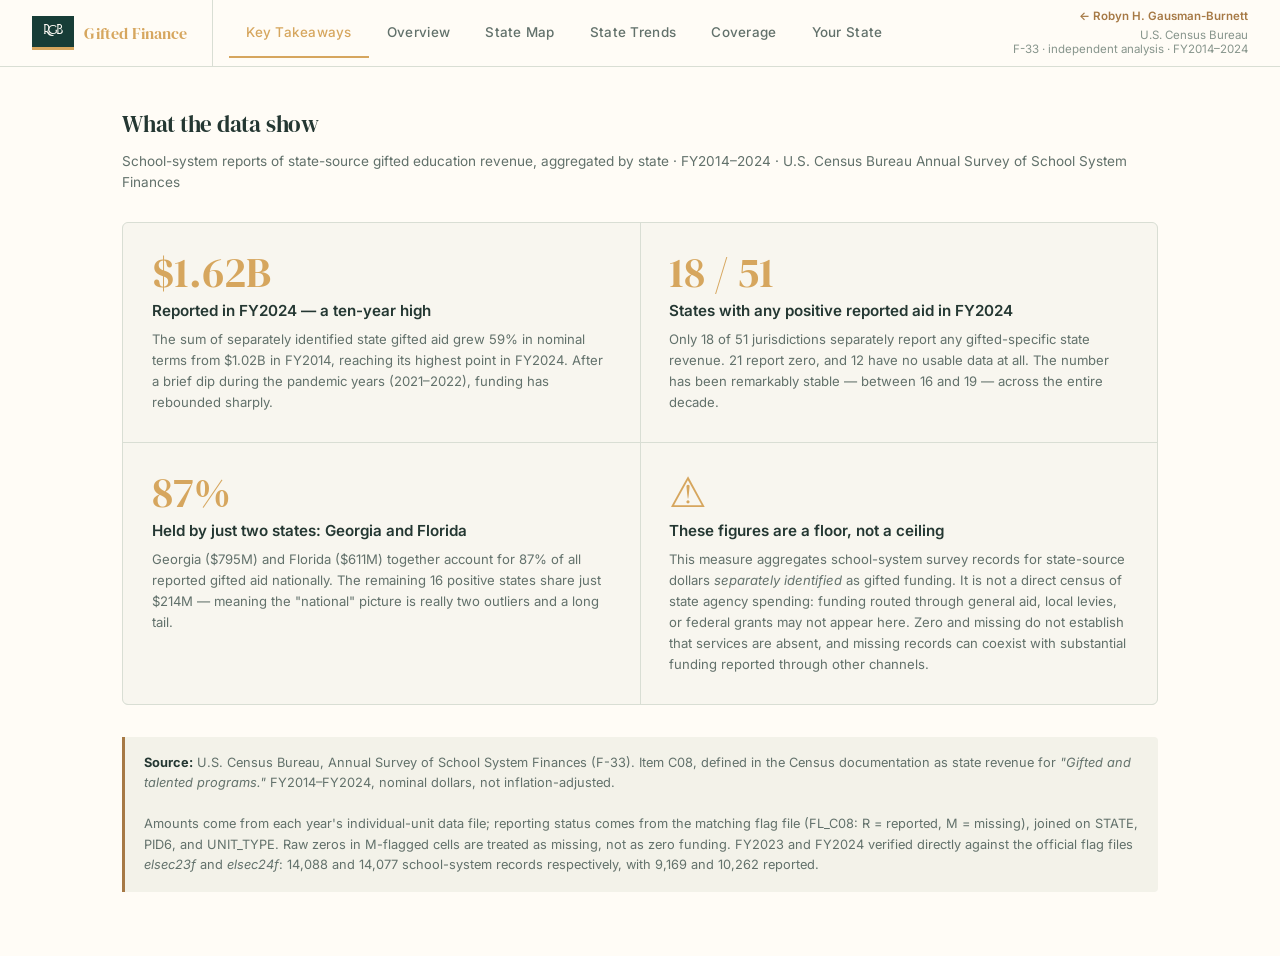
==== commit 685bd4e4: "Remove references NAGC." ====
--- a/gifted-finance.html
+++ b/gifted-finance.html
@@ -3,11 +3,11 @@
 <head>
 <meta charset="UTF-8">
 <meta name="viewport" content="width=device-width, initial-scale=1, viewport-fit=cover">
-<title>Supplementary Gifted Education Finance Analysis · Robyn H. Gausman-Burnett</title>
-<meta name="description" content="An interactive supplement to the Center for Educational Progress state gifted-education regulations map, examining separately reported state gifted aid, FY2014–2024.">
+<title>State Gifted-Education Finance · FY2014–2024 · Robyn H. Gausman-Burnett</title>
+<meta name="description" content="An interactive analysis of separately reported state gifted aid and reporting gaps in U.S. Census school-system finance data, FY2014–2024.">
 <meta name="theme-color" content="#173d37">
 <meta property="og:type" content="article">
-<meta property="og:title" content="Gifted Education Finance · Supplementary Analysis">
+<meta property="og:title" content="State Gifted-Education Finance · FY2014–2024">
 <meta property="og:description" content="Separately reported state gifted aid, reporting gaps, and state-level trends in U.S. Census F-33 data.">
 <meta property="og:image" content="assets/og-card.svg">
 <meta name="twitter:card" content="summary_large_image">
@@ -74,8 +74,6 @@
 .nav-monogram { display:inline-grid;place-items:center;width:42px;height:34px;background:#173d37;color:#fffcf6;border-bottom:3px solid var(--gold);font:400 0.82rem 'Brand',Georgia,serif;letter-spacing:-0.12em;padding-right:0.12em; }
 .nav-source a { display:inline-block;color:var(--gold-dim);text-decoration:none;font-weight:600;margin-bottom:0.25rem; }
 .nav-source a:hover { text-decoration:underline; }
-.supplement-note { background:var(--surface2);border-left:3px solid var(--gold);padding:0.9rem 1.1rem;margin:0 0 1.6rem;font-size:0.82rem;color:var(--text-dim);line-height:1.6; }
-.supplement-note strong { color:var(--text); }
 .nav-tabs { display: flex; gap: 0; }
 .nav-tab {
   background: none;
@@ -512,7 +510,7 @@
     <button class="nav-tab" onclick="showTab('coverage')">Coverage</button>
     <button class="nav-tab" onclick="showTab('lookup')">Your State</button>
   </div>
-  <div class="nav-source"><a href="index.html#projects">← Robyn H. Gausman-Burnett</a><br>U.S. Census Bureau<br>F-33 · supplementary analysis · FY2014–2024</div>
+  <div class="nav-source"><a href="index.html#projects">← Robyn H. Gausman-Burnett</a><br>U.S. Census Bureau<br>F-33 · independent analysis · FY2014–2024</div>
 </nav>
 
 <div class="state-tooltip" id="tooltip">
@@ -525,7 +523,6 @@
 <section class="section active" id="tab-takeaways">
   <h2 class="section-heading" style="margin-bottom:0.5rem;">What the data show</h2>
   <p style="font-size:0.85rem;color:var(--text-dim);margin-bottom:1.8rem;">School-system reports of state-source gifted education revenue, aggregated by state · FY2014–2024 · U.S. Census Bureau Annual Survey of School System Finances</p>
-  <div class="supplement-note"><strong>How this relates to my CEP work:</strong> This finance analysis is a supplement for NAGC. It complements my work on the Center for Educational Progress’s State Gifted-Education Regulations map, which remains the primary CEP project.</div>
   <div class="takeaway-grid">
     <div class="takeaway-card">
       <div class="takeaway-num">$1.62B</div>
@@ -634,7 +631,7 @@
 <section class="section" id="tab-coverage">
   <h2 class="section-heading">Reporting coverage · FY2014–2024</h2>
   <div class="wi-callout">
-    <div class="wi-flag">🏙 Milwaukee, WI — NAGC26 host city</div>
+    <div class="wi-flag">Wisconsin · Reporting coverage</div>
     <strong>Wisconsin has no separately reported gifted aid in any year from 2014 to 2024.</strong>
     <p>All Wisconsin school system records in the Census survey are flagged as missing for state-source gifted revenue every year in this dataset. That doesn't mean Wisconsin provides no gifted services — but it does mean the state has not separately identified gifted funding in a way that appears in this federal finance survey. Wisconsin is one of 12 jurisdictions in this situation in FY2024.</p>
   </div>
@@ -794,7 +791,6 @@
       note = `${name} reported positive gifted aid in ${positiveYears.length} of 11 years (${positiveYears.join(', ')}).`;
     }
     // Wisconsin special
-    if (name === 'Wisconsin') note += ' As the host state for NAGC26, Wisconsin\'s missing data is a reminder that most states don\'t separately track gifted funding at the federal level.';
     trendHtml += `<div class="lookup-note">${note}</div>`;
   } else {
     // State not in trajectories (always zero or missing)
